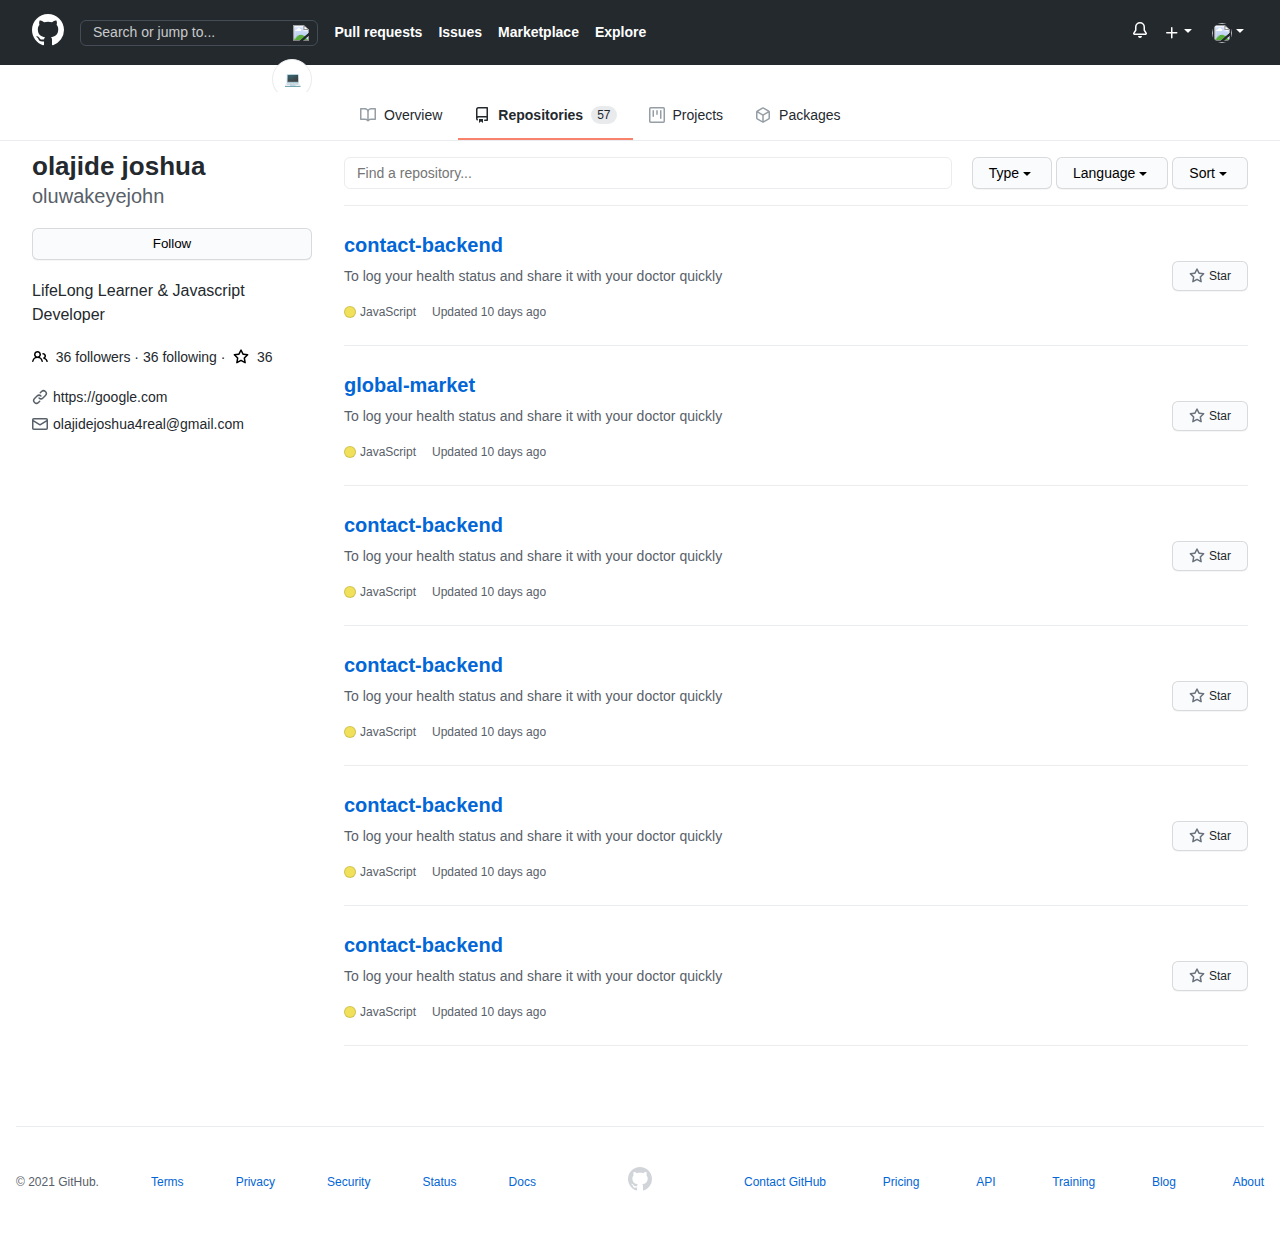
==== index.html @ 45773b9e "vcard scroll in" ====
<!DOCTYPE html>
<html lang="en">

<head>
  <meta charset="UTF-8" />
  <meta http-equiv="X-UA-Compatible" content="IE=edge" />
  <meta name="viewport" content="width=device-width, initial-scale=1.0" />
  <link rel="stylesheet" href="css/style.css" />
  <title>Github Profile</title>
</head>

<body>
  <main>
    <div class="header header__container">
      <div class="header__left">
        <div class="header__top__wrapper">
          <div id="mobile-hamburger" class="toggle">
            <svg class="bars" xmlns="http://www.w3.org/2000/svg" viewBox="0 0 16 16" width="16" height="16">
              <path fill-rule="evenodd"
                d="M1 2.75A.75.75 0 011.75 2h12.5a.75.75 0 110 1.5H1.75A.75.75 0 011 2.75zm0 5A.75.75 0 011.75 7h12.5a.75.75 0 110 1.5H1.75A.75.75 0 011 7.75zM1.75 12a.75.75 0 100 1.5h12.5a.75.75 0 100-1.5H1.75z">
              </path>
            </svg>
          </div>

          <svg class="logo" height="32" viewBox="0 0 16 16" version="1.1" width="32" aria-hidden="true">
            <path fill-rule="evenodd"
              d="M8 0C3.58 0 0 3.58 0 8c0 3.54 2.29 6.53 5.47 7.59.4.07.55-.17.55-.38 0-.19-.01-.82-.01-1.49-2.01.37-2.53-.49-2.69-.94-.09-.23-.48-.94-.82-1.13-.28-.15-.68-.52-.01-.53.63-.01 1.08.58 1.23.82.72 1.21 1.87.87 2.33.66.07-.52.28-.87.51-1.07-1.78-.2-3.64-.89-3.64-3.95 0-.87.31-1.59.82-2.15-.08-.2-.36-1.02.08-2.12 0 0 .67-.21 2.2.82.64-.18 1.32-.27 2-.27.68 0 1.36.09 2 .27 1.53-1.04 2.2-.82 2.2-.82.44 1.1.16 1.92.08 2.12.51.56.82 1.27.82 2.15 0 3.07-1.87 3.75-3.65 3.95.29.25.54.73.54 1.48 0 1.07-.01 1.93-.01 2.2 0 .21.15.46.55.38A8.013 8.013 0 0016 8c0-4.42-3.58-8-8-8z">
            </path>
          </svg>

          <div class="notification">
            <svg class="noti" xmlns="http://www.w3.org/2000/svg" viewBox="0 0 16 16" width="16" height="16">
              <path
                d="M8 16a2 2 0 001.985-1.75c.017-.137-.097-.25-.235-.25h-3.5c-.138 0-.252.113-.235.25A2 2 0 008 16z">
              </path>
              <path fill-rule="evenodd"
                d="M8 1.5A3.5 3.5 0 004.5 5v2.947c0 .346-.102.683-.294.97l-1.703 2.556a.018.018 0 00-.003.01l.001.006c0 .002.002.004.004.006a.017.017 0 00.006.004l.007.001h10.964l.007-.001a.016.016 0 00.006-.004.016.016 0 00.004-.006l.001-.007a.017.017 0 00-.003-.01l-1.703-2.554a1.75 1.75 0 01-.294-.97V5A3.5 3.5 0 008 1.5zM3 5a5 5 0 0110 0v2.947c0 .05.015.098.042.139l1.703 2.555A1.518 1.518 0 0113.482 13H2.518a1.518 1.518 0 01-1.263-2.36l1.703-2.554A.25.25 0 003 7.947V5z">
              </path>
            </svg>
          </div>
        </div>
        <div class="header__search">
          <input placeholder="Search or jump to..." />
          <img src="https://github.githubassets.com/images/search-key-slash.svg" />
        </div>
        <div class="header__left__list">
          <div class="header__left__item">
            <span>Pull requests</span>
          </div>
          <div class="header__left__item">
            <span>Issues</span>
          </div>
          <div class="header__left__item">
            <span>Marketplace</span>
          </div>
          <div class="header__left__item">
            <span>Explore</span>
          </div>
        </div>
      </div>
      <div class="header__right">
        <div class="header__right__item">
          <!-- notification -->
          <svg xmlns="http://www.w3.org/2000/svg" viewBox="0 0 16 16" width="16" height="16">
            <path d="M8 16a2 2 0 001.985-1.75c.017-.137-.097-.25-.235-.25h-3.5c-.138 0-.252.113-.235.25A2 2 0 008 16z">
            </path>
            <path fill-rule="evenodd"
              d="M8 1.5A3.5 3.5 0 004.5 5v2.947c0 .346-.102.683-.294.97l-1.703 2.556a.018.018 0 00-.003.01l.001.006c0 .002.002.004.004.006a.017.017 0 00.006.004l.007.001h10.964l.007-.001a.016.016 0 00.006-.004.016.016 0 00.004-.006l.001-.007a.017.017 0 00-.003-.01l-1.703-2.554a1.75 1.75 0 01-.294-.97V5A3.5 3.5 0 008 1.5zM3 5a5 5 0 0110 0v2.947c0 .05.015.098.042.139l1.703 2.555A1.518 1.518 0 0113.482 13H2.518a1.518 1.518 0 01-1.263-2.36l1.703-2.554A.25.25 0 003 7.947V5z">
            </path>
          </svg>
        </div>
        <div class="header__right__item header__right__new">
          <!-- new -->
          <svg class="header__right__plus" xmlns="http://www.w3.org/2000/svg" viewBox="0 0 16 16" width="16"
            height="16">
            <path fill-rule="evenodd"
              d="M7.75 2a.75.75 0 01.75.75V7h4.25a.75.75 0 110 1.5H8.5v4.25a.75.75 0 11-1.5 0V8.5H2.75a.75.75 0 010-1.5H7V2.75A.75.75 0 017.75 2z">
            </path>
          </svg>

          <div>
            <svg xmlns="http://www.w3.org/2000/svg" viewBox="0 0 16 16" width="16" height="16">
              <path
                d="M4.427 7.427l3.396 3.396a.25.25 0 00.354 0l3.396-3.396A.25.25 0 0011.396 7H4.604a.25.25 0 00-.177.427z">
              </path>
            </svg>
          </div>

          <div class="header__right__item header__right__avatar">
            <img src="https://i.picsum.photos/id/996/200/200.jpg?hmac=nRtkfqKyD3p2uHiFO5LmGt31UcH3NKWg80H5yUkZ8_k" />
            <div>
              <svg xmlns="http://www.w3.org/2000/svg" viewBox="0 0 16 16" width="16" height="16">
                <path
                  d="M4.427 7.427l3.396 3.396a.25.25 0 00.354 0l3.396-3.396A.25.25 0 0011.396 7H4.604a.25.25 0 00-.177.427z">
                </path>
              </svg>
            </div>
          </div>
        </div>
      </div>
    </div>

    <div class="user-profile-mobile">
      <div class="user-profile-mobile__details">
        <img class="user-profile-mobile__details__image"
          src="https://i.picsum.photos/id/996/200/200.jpg?hmac=nRtkfqKyD3p2uHiFO5LmGt31UcH3NKWg80H5yUkZ8_k" />
        <div class="user-profile-mobile__details__content">
          <h2>Oluwakeye John</h2>
          <p>oluwakeye-john</p>
        </div>

      </div>
      <div class="user-profile-mobile__status">
        💻
        <span>Let's build something awesome</span>
      </div>

      <div class="user-profile-mobile__bio">
        LifeLong Learner & Javascript Developer
      </div>

      <div>
        <div class="user-profile-mobile__list-item">
          <svg class="mobile-profile-icon" xmlns="http://www.w3.org/2000/svg" viewBox="0 0 16 16" width="16"
            height="16">
            <path fill-rule="evenodd"
              d="M1.75 2A1.75 1.75 0 000 3.75v.736a.75.75 0 000 .027v7.737C0 13.216.784 14 1.75 14h12.5A1.75 1.75 0 0016 12.25v-8.5A1.75 1.75 0 0014.25 2H1.75zM14.5 4.07v-.32a.25.25 0 00-.25-.25H1.75a.25.25 0 00-.25.25v.32L8 7.88l6.5-3.81zm-13 1.74v6.441c0 .138.112.25.25.25h12.5a.25.25 0 00.25-.25V5.809L8.38 9.397a.75.75 0 01-.76 0L1.5 5.809z">
            </path>
          </svg>
          <span>olajidejoshua4real@gmail.com</span>
        </div>
        <div class="user-profile-mobile__list-item">
          <svg class="mobile-profile-icon" xmlns="http://www.w3.org/2000/svg" viewBox="0 0 16 16" width="16"
            height="16">
            <path fill-rule="evenodd"
              d="M7.775 3.275a.75.75 0 001.06 1.06l1.25-1.25a2 2 0 112.83 2.83l-2.5 2.5a2 2 0 01-2.83 0 .75.75 0 00-1.06 1.06 3.5 3.5 0 004.95 0l2.5-2.5a3.5 3.5 0 00-4.95-4.95l-1.25 1.25zm-4.69 9.64a2 2 0 010-2.83l2.5-2.5a2 2 0 012.83 0 .75.75 0 001.06-1.06 3.5 3.5 0 00-4.95 0l-2.5 2.5a3.5 3.5 0 004.95 4.95l1.25-1.25a.75.75 0 00-1.06-1.06l-1.25 1.25a2 2 0 01-2.83 0z">
            </path>
          </svg>
          <span>https://google.com</span>
        </div>
      </div>

      <div class="user-profile-mobile__stats">
        <svg class="mobile-profile-icon" xmlns="http://www.w3.org/2000/svg" viewBox="0 0 16 16" width="16" height="16">
          <path fill-rule="evenodd"
            d="M5.5 3.5a2 2 0 100 4 2 2 0 000-4zM2 5.5a3.5 3.5 0 115.898 2.549 5.507 5.507 0 013.034 4.084.75.75 0 11-1.482.235 4.001 4.001 0 00-7.9 0 .75.75 0 01-1.482-.236A5.507 5.507 0 013.102 8.05 3.49 3.49 0 012 5.5zM11 4a.75.75 0 100 1.5 1.5 1.5 0 01.666 2.844.75.75 0 00-.416.672v.352a.75.75 0 00.574.73c1.2.289 2.162 1.2 2.522 2.372a.75.75 0 101.434-.44 5.01 5.01 0 00-2.56-3.012A3 3 0 0011 4z">
          </path>
        </svg>
        &nbsp;
        36 followers
        &middot;
        36 following
        &middot;
        &nbsp;
        <svg xmlns="http://www.w3.org/2000/svg" viewBox="0 0 16 16" width="16" height="16">
          <path fill-rule="evenodd"
            d="M8 .25a.75.75 0 01.673.418l1.882 3.815 4.21.612a.75.75 0 01.416 1.279l-3.046 2.97.719 4.192a.75.75 0 01-1.088.791L8 12.347l-3.766 1.98a.75.75 0 01-1.088-.79l.72-4.194L.818 6.374a.75.75 0 01.416-1.28l4.21-.611L7.327.668A.75.75 0 018 .25zm0 2.445L6.615 5.5a.75.75 0 01-.564.41l-3.097.45 2.24 2.184a.75.75 0 01.216.664l-.528 3.084 2.769-1.456a.75.75 0 01.698 0l2.77 1.456-.53-3.084a.75.75 0 01.216-.664l2.24-2.183-3.096-.45a.75.75 0 01-.564-.41L8 2.694v.001z">
          </path>
        </svg>
        &nbsp;
        36
      </div>

      <div class="user-profile-mobile__follow">
        <button class="btn">Follow</button>
      </div>
    </div>

    <div class="subnav">
      <div class="subnav__container">
        <div class="subnav__side">
          <div id="desktop-vcard" class="subnav__side__vcard">
            <img class="subnav__side__vcard__image" src="https://avatars.githubusercontent.com/u/42160061?v=4" />
            <div class="subnav__side__vcard__content">
              <h5 class="subnav__side__vcard__content__name">joshtom</h5>
              <button class="btn vcard-follow">Follow</button>
            </div>
          </div>
        </div>
        <div class="subnav__content">
          <div class="subnav__item">
            <svg class="icon" xmlns="http://www.w3.org/2000/svg" viewBox="0 0 16 16" width="16" height="16">
              <path fill-rule="evenodd"
                d="M0 1.75A.75.75 0 01.75 1h4.253c1.227 0 2.317.59 3 1.501A3.744 3.744 0 0111.006 1h4.245a.75.75 0 01.75.75v10.5a.75.75 0 01-.75.75h-4.507a2.25 2.25 0 00-1.591.659l-.622.621a.75.75 0 01-1.06 0l-.622-.621A2.25 2.25 0 005.258 13H.75a.75.75 0 01-.75-.75V1.75zm8.755 3a2.25 2.25 0 012.25-2.25H14.5v9h-3.757c-.71 0-1.4.201-1.992.572l.004-7.322zm-1.504 7.324l.004-5.073-.002-2.253A2.25 2.25 0 005.003 2.5H1.5v9h3.757a3.75 3.75 0 011.994.574z">
              </path>
            </svg>
            <span>Overview</span>
          </div>
          <div class="subnav__item subnav__item__item--active">
            <svg class="icon" xmlns="http://www.w3.org/2000/svg" viewBox="0 0 16 16" width="16" height="16">
              <path fill-rule="evenodd"
                d="M2 2.5A2.5 2.5 0 014.5 0h8.75a.75.75 0 01.75.75v12.5a.75.75 0 01-.75.75h-2.5a.75.75 0 110-1.5h1.75v-2h-8a1 1 0 00-.714 1.7.75.75 0 01-1.072 1.05A2.495 2.495 0 012 11.5v-9zm10.5-1V9h-8c-.356 0-.694.074-1 .208V2.5a1 1 0 011-1h8zM5 12.25v3.25a.25.25 0 00.4.2l1.45-1.087a.25.25 0 01.3 0L8.6 15.7a.25.25 0 00.4-.2v-3.25a.25.25 0 00-.25-.25h-3.5a.25.25 0 00-.25.25z">
              </path>
            </svg>
            <span>Repositories</span>
            <span class="badge">57</span>
          </div>
          <div class="subnav__item">
            <svg class="icon" xmlns="http://www.w3.org/2000/svg" viewBox="0 0 16 16" width="16" height="16">
              <path fill-rule="evenodd"
                d="M1.75 0A1.75 1.75 0 000 1.75v12.5C0 15.216.784 16 1.75 16h12.5A1.75 1.75 0 0016 14.25V1.75A1.75 1.75 0 0014.25 0H1.75zM1.5 1.75a.25.25 0 01.25-.25h12.5a.25.25 0 01.25.25v12.5a.25.25 0 01-.25.25H1.75a.25.25 0 01-.25-.25V1.75zM11.75 3a.75.75 0 00-.75.75v7.5a.75.75 0 001.5 0v-7.5a.75.75 0 00-.75-.75zm-8.25.75a.75.75 0 011.5 0v5.5a.75.75 0 01-1.5 0v-5.5zM8 3a.75.75 0 00-.75.75v3.5a.75.75 0 001.5 0v-3.5A.75.75 0 008 3z">
              </path>
            </svg>
            <span>Projects</span>
          </div>
          <div class="subnav__item">
            <svg class="icon" xmlns="http://www.w3.org/2000/svg" viewBox="0 0 16 16" width="16" height="16">
              <path fill-rule="evenodd"
                d="M8.878.392a1.75 1.75 0 00-1.756 0l-5.25 3.045A1.75 1.75 0 001 4.951v6.098c0 .624.332 1.2.872 1.514l5.25 3.045a1.75 1.75 0 001.756 0l5.25-3.045c.54-.313.872-.89.872-1.514V4.951c0-.624-.332-1.2-.872-1.514L8.878.392zM7.875 1.69a.25.25 0 01.25 0l4.63 2.685L8 7.133 3.245 4.375l4.63-2.685zM2.5 5.677v5.372c0 .09.047.171.125.216l4.625 2.683V8.432L2.5 5.677zm6.25 8.271l4.625-2.683a.25.25 0 00.125-.216V5.677L8.75 8.432v5.516z">
              </path>
            </svg>
            <span>Packages</span>
          </div>
        </div>
      </div>
    </div>

    <div class="page-content">
      <div class="user-profile-desktop">
        <div class="user-profile-desktop__image">
          <img src="https://avatars.githubusercontent.com/u/42160061?v=4" />
          <div class="user-profile-desktop__status">
            <div class="user-profile-desktop__status__box">
              <span>💻</span>
            </div>
            <div class="user-profile-desktop__status__text">
              <span>Let's build something awesome</span>
            </div>
          </div>
        </div>

        <div class="user-profile-desktop__section-box">
          <h2 class="user-profile-desktop__name">olajide joshua</h2>
          <span class="user-profile-desktop__username">oluwakeyejohn</span>
        </div>
        <div class="user-profile-desktop__section-box">
          <button class="btn">Follow</button>
        </div>
        <div class="user-profile-desktop__section-box">
          <div class="user-profile-desktop__bio">LifeLong Learner & Javascript Developer</div>
        </div>

        <div class="user-profile-desktop__section-box user-profile-desktop__stats">
          <svg xmlns="http://www.w3.org/2000/svg" viewBox="0 0 16 16" width="16" height="16">
            <path fill-rule="evenodd"
              d="M5.5 3.5a2 2 0 100 4 2 2 0 000-4zM2 5.5a3.5 3.5 0 115.898 2.549 5.507 5.507 0 013.034 4.084.75.75 0 11-1.482.235 4.001 4.001 0 00-7.9 0 .75.75 0 01-1.482-.236A5.507 5.507 0 013.102 8.05 3.49 3.49 0 012 5.5zM11 4a.75.75 0 100 1.5 1.5 1.5 0 01.666 2.844.75.75 0 00-.416.672v.352a.75.75 0 00.574.73c1.2.289 2.162 1.2 2.522 2.372a.75.75 0 101.434-.44 5.01 5.01 0 00-2.56-3.012A3 3 0 0011 4z">
            </path>
          </svg>
          &nbsp;
          36 followers
          &middot;
          36 following
          &middot;
          &nbsp;
          <svg xmlns="http://www.w3.org/2000/svg" viewBox="0 0 16 16" width="16" height="16">
            <path fill-rule="evenodd"
              d="M8 .25a.75.75 0 01.673.418l1.882 3.815 4.21.612a.75.75 0 01.416 1.279l-3.046 2.97.719 4.192a.75.75 0 01-1.088.791L8 12.347l-3.766 1.98a.75.75 0 01-1.088-.79l.72-4.194L.818 6.374a.75.75 0 01.416-1.28l4.21-.611L7.327.668A.75.75 0 018 .25zm0 2.445L6.615 5.5a.75.75 0 01-.564.41l-3.097.45 2.24 2.184a.75.75 0 01.216.664l-.528 3.084 2.769-1.456a.75.75 0 01.698 0l2.77 1.456-.53-3.084a.75.75 0 01.216-.664l2.24-2.183-3.096-.45a.75.75 0 01-.564-.41L8 2.694v.001z">
            </path>
          </svg>
          &nbsp;
          36
        </div>

        <div class="user-profile-desktop__section-box">
          <div class="user-profile-desktop__list-item">
            <svg class="mobile-profile-icon" xmlns="http://www.w3.org/2000/svg" viewBox="0 0 16 16" width="16"
              height="16">
              <path fill-rule="evenodd"
                d="M7.775 3.275a.75.75 0 001.06 1.06l1.25-1.25a2 2 0 112.83 2.83l-2.5 2.5a2 2 0 01-2.83 0 .75.75 0 00-1.06 1.06 3.5 3.5 0 004.95 0l2.5-2.5a3.5 3.5 0 00-4.95-4.95l-1.25 1.25zm-4.69 9.64a2 2 0 010-2.83l2.5-2.5a2 2 0 012.83 0 .75.75 0 001.06-1.06 3.5 3.5 0 00-4.95 0l-2.5 2.5a3.5 3.5 0 004.95 4.95l1.25-1.25a.75.75 0 00-1.06-1.06l-1.25 1.25a2 2 0 01-2.83 0z">
              </path>
            </svg>
            <span>https://google.com</span>
          </div>
          <div class="user-profile-desktop__list-item">
            <svg xmlns="http://www.w3.org/2000/svg" viewBox="0 0 16 16" width="16" height="16">
              <path fill-rule="evenodd"
                d="M1.75 2A1.75 1.75 0 000 3.75v.736a.75.75 0 000 .027v7.737C0 13.216.784 14 1.75 14h12.5A1.75 1.75 0 0016 12.25v-8.5A1.75 1.75 0 0014.25 2H1.75zM14.5 4.07v-.32a.25.25 0 00-.25-.25H1.75a.25.25 0 00-.25.25v.32L8 7.88l6.5-3.81zm-13 1.74v6.441c0 .138.112.25.25.25h12.5a.25.25 0 00.25-.25V5.809L8.38 9.397a.75.75 0 01-.76 0L1.5 5.809z">
              </path>
            </svg>
            <span>olajidejoshua4real@gmail.com</span>
          </div>
        </div>
      </div>
      <div class="page-content__right">
        <div class="repositories">
          <div class="repositories__search">
            <input placeholder="Find a repository..." class="repositories__search__box " />
            <button class="btn repositories__search__btn">Type
              <svg xmlns="http://www.w3.org/2000/svg" viewBox="0 0 16 16" width="16" height="16">
                <path
                  d="M4.427 7.427l3.396 3.396a.25.25 0 00.354 0l3.396-3.396A.25.25 0 0011.396 7H4.604a.25.25 0 00-.177.427z">
                </path>
              </svg>
            </button>
            <button class="btn repositories__search__btn">Language
              <svg xmlns="http://www.w3.org/2000/svg" viewBox="0 0 16 16" width="16" height="16">
                <path
                  d="M4.427 7.427l3.396 3.396a.25.25 0 00.354 0l3.396-3.396A.25.25 0 0011.396 7H4.604a.25.25 0 00-.177.427z">
                </path>
              </svg>
            </button>
            <button class="btn repositories__search__btn">Sort
              <svg xmlns="http://www.w3.org/2000/svg" viewBox="0 0 16 16" width="16" height="16">
                <path
                  d="M4.427 7.427l3.396 3.396a.25.25 0 00.354 0l3.396-3.396A.25.25 0 0011.396 7H4.604a.25.25 0 00-.177.427z">
                </path>
              </svg>
            </button>
          </div>
          <div>

            <div class="repository-card">
              <div class="repository-card__left">
                <h4 class="repository-card__name">contact-backend</h4>
                <div class="repository-card__description">
                  To log your health status and share it with your doctor quickly
                </div>
                <div class="repository-card__base">
                  <div class="repository-card__base__language">
                    <div class="repository-card__base__language__dot"></div>
                    JavaScript
                  </div>
                  <div>
                    Updated 10 days ago
                  </div>
                </div>
              </div>
              <div>
                <button class="btn repository-card__star">
                  <svg xmlns="http://www.w3.org/2000/svg" viewBox="0 0 16 16" width="16" height="16">
                    <path fill-rule="evenodd"
                      d="M8 .25a.75.75 0 01.673.418l1.882 3.815 4.21.612a.75.75 0 01.416 1.279l-3.046 2.97.719 4.192a.75.75 0 01-1.088.791L8 12.347l-3.766 1.98a.75.75 0 01-1.088-.79l.72-4.194L.818 6.374a.75.75 0 01.416-1.28l4.21-.611L7.327.668A.75.75 0 018 .25zm0 2.445L6.615 5.5a.75.75 0 01-.564.41l-3.097.45 2.24 2.184a.75.75 0 01.216.664l-.528 3.084 2.769-1.456a.75.75 0 01.698 0l2.77 1.456-.53-3.084a.75.75 0 01.216-.664l2.24-2.183-3.096-.45a.75.75 0 01-.564-.41L8 2.694v.001z">
                    </path>
                  </svg>
                  Star
                </button>
              </div>
            </div>

            <div class="repository-card">
              <div class="repository-card__left">
                <h4 class="repository-card__name">global-market</h4>
                <div class="repository-card__description">
                  To log your health status and share it with your doctor quickly
                </div>
                <div class="repository-card__base">
                  <div class="repository-card__base__language">
                    <div class="repository-card__base__language__dot"></div>
                    JavaScript
                  </div>
                  <div>
                    Updated 10 days ago
                  </div>
                </div>
              </div>
              <div>
                <button class="btn repository-card__star">
                  <svg xmlns="http://www.w3.org/2000/svg" viewBox="0 0 16 16" width="16" height="16">
                    <path fill-rule="evenodd"
                      d="M8 .25a.75.75 0 01.673.418l1.882 3.815 4.21.612a.75.75 0 01.416 1.279l-3.046 2.97.719 4.192a.75.75 0 01-1.088.791L8 12.347l-3.766 1.98a.75.75 0 01-1.088-.79l.72-4.194L.818 6.374a.75.75 0 01.416-1.28l4.21-.611L7.327.668A.75.75 0 018 .25zm0 2.445L6.615 5.5a.75.75 0 01-.564.41l-3.097.45 2.24 2.184a.75.75 0 01.216.664l-.528 3.084 2.769-1.456a.75.75 0 01.698 0l2.77 1.456-.53-3.084a.75.75 0 01.216-.664l2.24-2.183-3.096-.45a.75.75 0 01-.564-.41L8 2.694v.001z">
                    </path>
                  </svg>
                  Star
                </button>
              </div>
            </div>

            <div class="repository-card">
              <div class="repository-card__left">
                <h4 class="repository-card__name">contact-backend</h4>
                <div class="repository-card__description">
                  To log your health status and share it with your doctor quickly
                </div>
                <div class="repository-card__base">
                  <div class="repository-card__base__language">
                    <div class="repository-card__base__language__dot"></div>
                    JavaScript
                  </div>
                  <div>
                    Updated 10 days ago
                  </div>
                </div>
              </div>
              <div>
                <button class="btn repository-card__star">
                  <svg xmlns="http://www.w3.org/2000/svg" viewBox="0 0 16 16" width="16" height="16">
                    <path fill-rule="evenodd"
                      d="M8 .25a.75.75 0 01.673.418l1.882 3.815 4.21.612a.75.75 0 01.416 1.279l-3.046 2.97.719 4.192a.75.75 0 01-1.088.791L8 12.347l-3.766 1.98a.75.75 0 01-1.088-.79l.72-4.194L.818 6.374a.75.75 0 01.416-1.28l4.21-.611L7.327.668A.75.75 0 018 .25zm0 2.445L6.615 5.5a.75.75 0 01-.564.41l-3.097.45 2.24 2.184a.75.75 0 01.216.664l-.528 3.084 2.769-1.456a.75.75 0 01.698 0l2.77 1.456-.53-3.084a.75.75 0 01.216-.664l2.24-2.183-3.096-.45a.75.75 0 01-.564-.41L8 2.694v.001z">
                    </path>
                  </svg>
                  Star
                </button>
              </div>
            </div>

            <div class="repository-card">
              <div class="repository-card__left">
                <h4 class="repository-card__name">contact-backend</h4>
                <div class="repository-card__description">
                  To log your health status and share it with your doctor quickly
                </div>
                <div class="repository-card__base">
                  <div class="repository-card__base__language">
                    <div class="repository-card__base__language__dot"></div>
                    JavaScript
                  </div>
                  <div>
                    Updated 10 days ago
                  </div>
                </div>
              </div>
              <div>
                <button class="btn repository-card__star">
                  <svg xmlns="http://www.w3.org/2000/svg" viewBox="0 0 16 16" width="16" height="16">
                    <path fill-rule="evenodd"
                      d="M8 .25a.75.75 0 01.673.418l1.882 3.815 4.21.612a.75.75 0 01.416 1.279l-3.046 2.97.719 4.192a.75.75 0 01-1.088.791L8 12.347l-3.766 1.98a.75.75 0 01-1.088-.79l.72-4.194L.818 6.374a.75.75 0 01.416-1.28l4.21-.611L7.327.668A.75.75 0 018 .25zm0 2.445L6.615 5.5a.75.75 0 01-.564.41l-3.097.45 2.24 2.184a.75.75 0 01.216.664l-.528 3.084 2.769-1.456a.75.75 0 01.698 0l2.77 1.456-.53-3.084a.75.75 0 01.216-.664l2.24-2.183-3.096-.45a.75.75 0 01-.564-.41L8 2.694v.001z">
                    </path>
                  </svg>
                  Star
                </button>
              </div>
            </div>

            <div class="repository-card">
              <div class="repository-card__left">
                <h4 class="repository-card__name">contact-backend</h4>
                <div class="repository-card__description">
                  To log your health status and share it with your doctor quickly
                </div>
                <div class="repository-card__base">
                  <div class="repository-card__base__language">
                    <div class="repository-card__base__language__dot"></div>
                    JavaScript
                  </div>
                  <div>
                    Updated 10 days ago
                  </div>
                </div>
              </div>
              <div>
                <button class="btn repository-card__star">
                  <svg xmlns="http://www.w3.org/2000/svg" viewBox="0 0 16 16" width="16" height="16">
                    <path fill-rule="evenodd"
                      d="M8 .25a.75.75 0 01.673.418l1.882 3.815 4.21.612a.75.75 0 01.416 1.279l-3.046 2.97.719 4.192a.75.75 0 01-1.088.791L8 12.347l-3.766 1.98a.75.75 0 01-1.088-.79l.72-4.194L.818 6.374a.75.75 0 01.416-1.28l4.21-.611L7.327.668A.75.75 0 018 .25zm0 2.445L6.615 5.5a.75.75 0 01-.564.41l-3.097.45 2.24 2.184a.75.75 0 01.216.664l-.528 3.084 2.769-1.456a.75.75 0 01.698 0l2.77 1.456-.53-3.084a.75.75 0 01.216-.664l2.24-2.183-3.096-.45a.75.75 0 01-.564-.41L8 2.694v.001z">
                    </path>
                  </svg>
                  Star
                </button>
              </div>
            </div>

            <div class="repository-card">
              <div class="repository-card__left">
                <h4 class="repository-card__name">contact-backend</h4>
                <div class="repository-card__description">
                  To log your health status and share it with your doctor quickly
                </div>
                <div class="repository-card__base">
                  <div class="repository-card__base__language">
                    <div class="repository-card__base__language__dot"></div>
                    JavaScript
                  </div>
                  <div>
                    Updated 10 days ago
                  </div>
                </div>
              </div>
              <div>
                <button class="btn repository-card__star">
                  <svg xmlns="http://www.w3.org/2000/svg" viewBox="0 0 16 16" width="16" height="16">
                    <path fill-rule="evenodd"
                      d="M8 .25a.75.75 0 01.673.418l1.882 3.815 4.21.612a.75.75 0 01.416 1.279l-3.046 2.97.719 4.192a.75.75 0 01-1.088.791L8 12.347l-3.766 1.98a.75.75 0 01-1.088-.79l.72-4.194L.818 6.374a.75.75 0 01.416-1.28l4.21-.611L7.327.668A.75.75 0 018 .25zm0 2.445L6.615 5.5a.75.75 0 01-.564.41l-3.097.45 2.24 2.184a.75.75 0 01.216.664l-.528 3.084 2.769-1.456a.75.75 0 01.698 0l2.77 1.456-.53-3.084a.75.75 0 01.216-.664l2.24-2.183-3.096-.45a.75.75 0 01-.564-.41L8 2.694v.001z">
                    </path>
                  </svg>
                  Star
                </button>
              </div>
            </div>

          </div>
        </div>
      </div>
    </div>

    <div class="footer">
      <div class="footer__container">
        <div class="footer__side">
          <div class="footer__side__item footer__side__item--alt">&copy; 2021 GitHub.</div>
          <div class="footer__side__item">Terms</div>
          <div class="footer__side__item">Privacy</div>
          <div class="footer__side__item">Security</div>
          <div class="footer__side__item">Status</div>
          <div class="footer__side__item">Docs</div>
        </div>

        <div class="footer__center">
          <svg height="24" class="octicon octicon-mark-github" viewBox="0 0 16 16" version="1.1" width="24"
            aria-hidden="true">
            <path fill-rule="evenodd"
              d="M8 0C3.58 0 0 3.58 0 8c0 3.54 2.29 6.53 5.47 7.59.4.07.55-.17.55-.38 0-.19-.01-.82-.01-1.49-2.01.37-2.53-.49-2.69-.94-.09-.23-.48-.94-.82-1.13-.28-.15-.68-.52-.01-.53.63-.01 1.08.58 1.23.82.72 1.21 1.87.87 2.33.66.07-.52.28-.87.51-1.07-1.78-.2-3.64-.89-3.64-3.95 0-.87.31-1.59.82-2.15-.08-.2-.36-1.02.08-2.12 0 0 .67-.21 2.2.82.64-.18 1.32-.27 2-.27.68 0 1.36.09 2 .27 1.53-1.04 2.2-.82 2.2-.82.44 1.1.16 1.92.08 2.12.51.56.82 1.27.82 2.15 0 3.07-1.87 3.75-3.65 3.95.29.25.54.73.54 1.48 0 1.07-.01 1.93-.01 2.2 0 .21.15.46.55.38A8.013 8.013 0 0016 8c0-4.42-3.58-8-8-8z">
            </path>
          </svg>
        </div>

        <div class="footer__side">
          <div class="footer__side__item">Contact GitHub</div>
          <div class="footer__side__item">Pricing</div>
          <div class="footer__side__item">API</div>
          <div class="footer__side__item">Training</div>
          <div class="footer__side__item">Blog</div>
          <div class="footer__side__item">About</div>
        </div>
      </div>
    </div>
  </main>


  <script src="./js/main.js"></script>
</body>

</html>
---- css/style.css ----
body {
  color: #24292e;
  margin: 0;
  font-size: 14px;
  line-height: 1.5;
  font-family: -apple-system, BlinkMacSystemFont, "Segoe UI", Roboto, Oxygen, Ubuntu, Cantarell, "Open Sans", "Helvetica Neue", sans-serif;
}
body *,
body *:before,
body *:after {
  box-sizing: border-box;
}

@media (max-width: 768px) {
  .header .header__top__wrapper {
    display: flex;
    width: 100%;
    align-items: center;
    justify-content: space-between;
  }
}
.header .header__top__wrapper .logo {
  fill: #fff;
}
.header .header__top__wrapper .toggle {
  display: none;
}
@media (max-width: 768px) {
  .header .header__top__wrapper .toggle {
    display: block;
  }
}
.header .header__top__wrapper .toggle .bars {
  fill: currentColor;
  width: 24px;
  height: 24px;
}
.header .header__top__wrapper .notification {
  display: none;
}
@media (max-width: 768px) {
  .header .header__top__wrapper .notification {
    display: block;
  }
}
.header .header__top__wrapper .notification .noti {
  fill: #fff;
  width: 16px;
  height: 16px;
}
.header__container {
  width: 100%;
  color: #fff;
  background-color: #24292e;
  padding: 0.85rem 2rem;
  display: flex;
  justify-content: space-between;
  align-items: center;
}
@media (max-width: 768px) {
  .header__container {
    width: 100%;
    padding: 1rem 1rem;
    flex-direction: column;
    align-items: flex-start;
  }
}
.header__left {
  display: flex;
  align-items: center;
  flex: 1;
}
@media (max-width: 768px) {
  .header__left {
    width: 100%;
    flex-direction: column;
    align-items: flex-start;
  }
}
.header__left__list {
  display: flex;
  align-items: center;
}
@media (max-width: 768px) {
  .header__left__list {
    width: 100%;
    display: none;
    flex-direction: column;
    align-items: flex-start;
  }
}
.header__left .is-hamburger-open {
  padding-top: 1rem;
  display: flex;
}
.header__left__item {
  font-weight: 600;
  margin-right: 1rem;
}
@media (max-width: 768px) {
  .header__left__item {
    border-top: 1px solid rgba(255, 255, 255, 0.15);
    width: 100%;
    padding: 0.6rem 0;
  }
}
.header__right {
  display: flex;
  align-items: center;
}
@media (max-width: 768px) {
  .header__right {
    display: none;
  }
}
.header__right__item {
  margin-left: 1rem;
}
.header__right__new {
  display: flex;
  align-items: center;
}
.header__right__avatar {
  display: flex;
  align-items: center;
}
.header__right__avatar img {
  width: 20px;
  height: 20px;
  border-radius: 50%;
}
.header__right svg {
  fill: #fff;
}
.header__search {
  background-color: #24292e;
  border: 1px solid #444d56;
  margin: 0 1rem;
  padding: 4px 8px;
  position: relative;
  display: flex;
  border-radius: 6px;
  justify-content: space-between;
  width: 22%;
}
@media (max-width: 768px) {
  .header__search {
    display: none;
    width: 100%;
    margin: 0.8rem 0;
    margin-bottom: 1rem;
    padding: 5px 8px;
  }
}
.header__search input {
  padding: 0 4px;
  background-color: transparent;
  border: 0;
  color: #fff;
  flex: 1;
}
.header__search input::placeholder {
  color: #c8c9cb;
  font-size: 14px;
}
.header__search input:focus {
  outline: none;
}
.header__search .slash {
  height: 100%;
}

.subnav {
  position: sticky;
  top: 0;
  left: 0;
  width: 100%;
  z-index: 3;
  margin-top: 1.68rem;
  background-color: #fff;
}
.subnav__container {
  display: flex;
  border-bottom: 1px solid #eaecef;
  max-width: 1280px;
  margin: 0 auto;
  padding: 0 16px;
}
@media (max-width: 768px) {
  .subnav__container {
    padding: 0 16px;
  }
}
.subnav__side {
  width: 25%;
  display: flex;
  align-items: center;
}
.subnav__side .show-vcard {
  transition: opacity 0.2s;
  opacity: 1;
  pointer-events: all;
}
.subnav__side__vcard {
  padding: 0 16px;
  display: flex;
  align-items: center;
  opacity: 0;
  pointer-events: none;
}
.subnav__side__vcard__image {
  width: 32px;
  height: 32px;
  object-fit: cover;
  border-radius: 50%;
  margin-right: 8px;
}
.subnav__side__vcard__content__name {
  font-weight: 600;
  line-height: 1.25;
  margin: 0;
  font-size: 14px;
}
.subnav__side__vcard__content .vcard-follow {
  padding: 0 8px;
  line-height: 1.5;
  font-size: 12px;
}
@media (max-width: 768px) {
  .subnav__side {
    display: none;
  }
}
.subnav__content {
  width: 75%;
  display: flex;
  align-items: center;
  overflow-x: auto;
  padding-left: 16px;
  padding-right: 16px;
}
@media (max-width: 768px) {
  .subnav__content {
    width: 100%;
    padding: 0;
  }
}
.subnav__item {
  display: flex;
  padding: 8px 16px;
  cursor: pointer;
  align-items: center;
  color: #24292e;
  line-height: 30px;
  text-align: center;
  border-bottom: 2px solid transparent;
}
.subnav__item .badge {
  margin-left: 8px;
  border-radius: 2em;
  background-color: rgba(209, 213, 218, 0.5);
  padding: 0 6px;
  line-height: unset;
  font-size: 12px;
  font-weight: 500;
  line-height: 18px;
}
.subnav__item .icon {
  width: 16px;
  height: 16px;
  margin-right: 8px;
  fill: #959da5;
}
@media (max-width: 768px) {
  .subnav__item .icon {
    display: none;
  }
}
.subnav__item:hover {
  border-bottom: 2px solid #d1d5d8;
}
.subnav__item__item--active {
  border-bottom: 2px solid #f9826c;
  font-weight: 600;
}
.subnav__item__item--active .icon {
  fill: #24292e;
}
.subnav__item__item--active:hover {
  border-bottom: 2px solid #f9826c;
}

.page-content {
  z-index: 5;
  max-width: 1280px;
  margin: 0 auto;
  padding: 0 16px;
  display: flex;
}
@media (max-width: 768px) {
  .page-content {
    padding: 0 16px;
  }
}
@media (max-width: 768px) {
  .page-content {
    flex-direction: column;
  }
}
.page-content__right {
  width: 75%;
  padding-left: 16px;
  padding-right: 16px;
}
@media (max-width: 768px) {
  .page-content__right {
    width: 100%;
    padding: 0.4rem 0;
  }
}

.btn {
  width: 100%;
  text-align: center;
  border: 1px solid rgba(27, 31, 35, 0.15);
  line-height: 20px;
  cursor: pointer;
  box-shadow: 0 1px 0 rgba(27, 31, 35, 0.04), inset 0 1px 0 rgba(255, 255, 255, 0.25);
  background-color: #fafbfc;
  transition: 0.2s cubic-bezier(0.3, 0, 0.5, 1);
  padding: 5px 16px;
  font-weight: 500;
  border-radius: 6px;
  text-decoration: none;
}
.btn:hover {
  background-color: #f3f4f6;
}

.user-profile-desktop {
  width: 25%;
  padding: 0 16px;
}
@media (max-width: 768px) {
  .user-profile-desktop {
    display: none;
  }
}
.user-profile-desktop__section-box {
  margin: 1.2rem 0;
}
.user-profile-desktop__follow {
  width: 100%;
  text-align: center;
}
.user-profile-desktop__name {
  margin: 0;
  font-size: 26px;
  line-height: 1.3;
  font-weight: 600;
}
.user-profile-desktop__username {
  font-size: 20px;
  font-style: normal;
  font-weight: 300;
  line-height: 24px;
  color: #586069;
}
.user-profile-desktop__bio {
  font-size: 16px;
}
.user-profile-desktop__image {
  position: relative;
  margin-top: -32px;
  height: auto;
}
.user-profile-desktop__image img {
  cursor: pointer;
  border-radius: 50%;
  width: 100%;
}
.user-profile-desktop__list-item {
  display: flex;
  align-items: center;
  margin-bottom: 6px;
}
.user-profile-desktop__list-item svg {
  fill: #586069;
}
.user-profile-desktop__list-item span {
  margin-left: 5px;
}
.user-profile-desktop__stats {
  display: flex;
  align-items: center;
}
.user-profile-desktop__status {
  cursor: pointer;
  position: absolute;
  bottom: 0;
  left: 100%;
  margin-bottom: 32px;
  margin-left: -40px;
  z-index: 2;
  background-color: #fff;
  border: 1px solid #eaecef;
  box-shadow: 0 1px 0 rgba(27, 31, 35, 0.04);
  border-radius: 2em;
  display: flex;
  justify-content: flex-start;
  align-items: center;
  width: auto;
}
.user-profile-desktop__status__box {
  width: 38px;
  min-width: 38px;
  height: 38px;
  display: flex;
  justify-content: center;
  align-items: center;
}
.user-profile-desktop__status__text {
  transition: 0.3s;
  max-width: 0;
  overflow-x: hidden;
  white-space: nowrap;
  opacity: 0;
}
.user-profile-desktop__status:hover .user-profile-desktop__status__text {
  overflow-x: visible;
  opacity: 1;
  padding-right: 15px;
  max-width: 544px;
}

.user-profile-mobile {
  display: none;
}
@media (max-width: 768px) {
  .user-profile-mobile {
    max-width: 1280px;
    margin: 0 auto;
    padding: 0 16px;
    display: block;
  }
}
@media (max-width: 768px) and (max-width: 768px) {
  .user-profile-mobile {
    padding: 0 16px;
  }
}
.user-profile-mobile .mobile-profile-icon {
  width: 16px;
  fill: #6a737d;
}
.user-profile-mobile__follow {
  border-bottom: 1px solid #eaecef;
}
.user-profile-mobile__follow .btn {
  margin-bottom: 16px;
}
.user-profile-mobile__status {
  margin: 8px 0;
  border-radius: 6px;
  padding: 4px 10px;
  border: 1px solid #e1e4e8;
  line-height: 20px;
  font-size: 12px;
}
.user-profile-mobile__status span {
  margin-left: 6px;
}
.user-profile-mobile__stats {
  display: flex;
  align-items: center;
  margin-bottom: 16px;
}
.user-profile-mobile__bio {
  font-size: 16px;
  margin-bottom: 16px;
}
.user-profile-mobile__list-item {
  display: flex;
  align-items: center;
  margin-bottom: 6px;
}
.user-profile-mobile__list-item svg {
  fill: #586069;
}
.user-profile-mobile__list-item span {
  margin-left: 5px;
}
.user-profile-mobile__details {
  display: flex;
  align-items: center;
  margin-bottom: 24px;
}
.user-profile-mobile__details__image {
  width: 16.6667%;
  height: auto;
  border-radius: 50%;
  margin-right: 16px;
}
.user-profile-mobile__details__content {
  padding: 16px 0;
}
.user-profile-mobile__details__content h2 {
  margin: 0;
  font-weight: 600;
  font-size: 26px;
  line-height: 1.25;
}
.user-profile-mobile__details__content p {
  margin: 0;
  font-size: 20px;
  font-style: normal;
  font-weight: 300;
  line-height: 24px;
  color: #586069;
}

.repositories {
  width: 100%;
}
.repositories__search {
  width: 100%;
  display: flex;
  align-items: center;
  padding: 16px 0;
  border-bottom: 1px solid #eaecef;
}
@media (max-width: 768px) {
  .repositories__search {
    flex-wrap: wrap;
  }
}
.repositories__search__box {
  margin-right: 16px;
  width: 100%;
  padding: 5px 12px;
  font-size: 14px;
  line-height: 20px;
  border: 1px solid #eaecef;
  border-radius: 6px;
  outline: none;
}
.repositories__search__btn {
  margin-left: 4px;
  width: auto;
  font-size: 14px;
  font-weight: 500;
  line-height: 20px;
  white-space: nowrap;
  vertical-align: middle;
  cursor: pointer;
  display: flex;
  align-items: center;
}
@media (max-width: 768px) {
  .repositories__search__btn {
    margin-left: 0;
    margin-top: 8px;
    margin-right: 4px;
  }
}

.repository-card {
  padding: 24px 0;
  border-bottom: 1px solid #eaecef;
  display: flex;
  justify-content: space-between;
  align-items: center;
}
.repository-card__left {
  flex: 1;
}
.repository-card__name {
  display: inline-block;
  color: #0366d6;
  font-weight: 600;
  font-size: 20px;
  margin: 0;
}
.repository-card__name:hover {
  text-decoration: underline;
  cursor: pointer;
}
.repository-card__base {
  margin-top: 16px;
  font-size: 12px;
  display: flex;
  align-items: center;
  color: #586069;
}
.repository-card__base__language {
  display: flex;
  align-items: center;
  margin-right: 16px;
}
.repository-card__base__language__dot {
  margin-right: 4px;
  background-color: #f1e05a;
  width: 12px;
  height: 12px;
  border-radius: 50%;
  border: 1px solid rgba(27, 31, 35, 0.15);
}
.repository-card__description {
  width: 75%;
  color: #586069;
  margin-top: 6px;
}
.repository-card__star {
  font-size: 12px;
  line-height: 18px;
  color: #24292e;
  display: flex;
  align-items: center;
}
.repository-card__star svg {
  fill: #6a737d;
  margin-right: 4px;
}

.footer {
  max-width: 1280px;
  margin: 0 auto;
  padding: 0 16px;
}
@media (max-width: 768px) {
  .footer {
    padding: 0 16px;
  }
}
.footer__container {
  border-top: 1px solid #eaecef;
  display: flex;
  flex-wrap: wrap;
  justify-content: space-between;
  align-items: center;
  margin-top: 80px;
  padding-top: 40px;
  padding-bottom: 40px;
  color: #586069;
  font-size: 12px;
}
@media (max-width: 768px) {
  .footer__container {
    flex-direction: column;
  }
}
.footer__side {
  width: 41.66667%;
  display: flex;
  justify-content: space-between;
  align-items: center;
  flex-wrap: wrap;
}
@media (max-width: 768px) {
  .footer__side {
    width: 100%;
    margin-bottom: 8px;
    justify-content: center;
  }
}
.footer__side__item {
  color: #0366d6;
}
.footer__side__item--alt {
  color: inherit;
}
@media (max-width: 768px) {
  .footer__side__item {
    margin: 0 8px;
  }
}
.footer__center {
  margin: 0 24px;
}
.footer__center svg {
  fill: #d1d5da;
}
@media (max-width: 768px) {
  .footer__center {
    display: none;
  }
}

/*# sourceMappingURL=style.css.map */
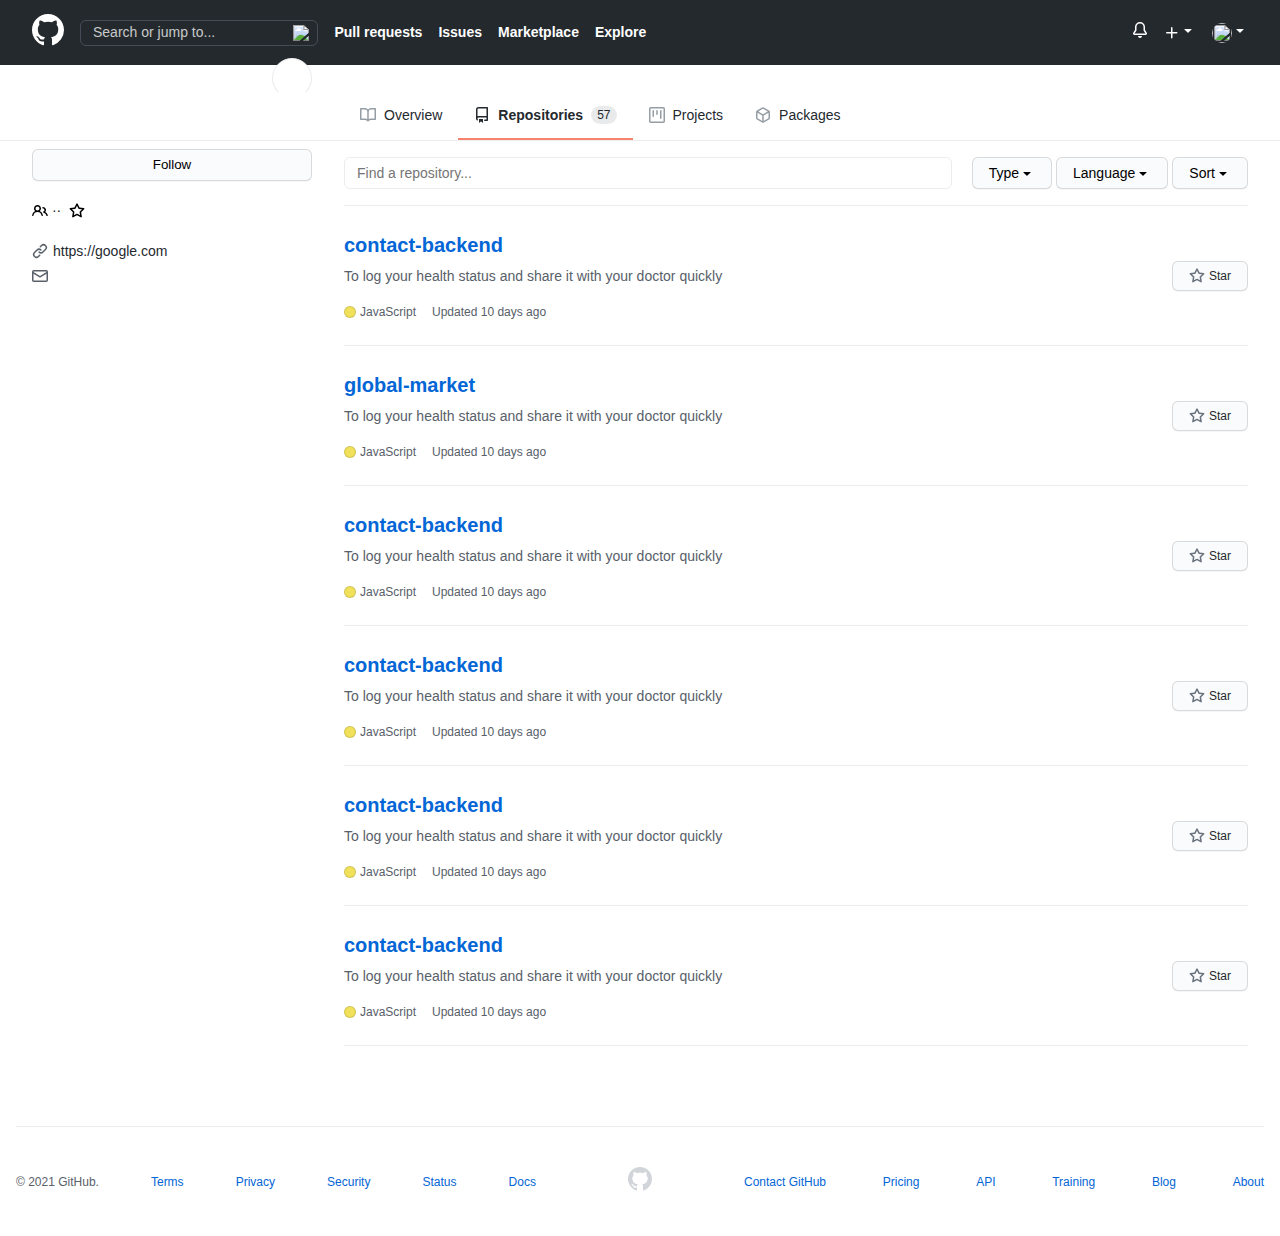
==== commit 460e4d9f: "profiles" ====
--- a/index.html
+++ b/index.html
@@ -102,22 +102,19 @@
 
     <div class="user-profile-mobile">
       <div class="user-profile-mobile__details">
-        <img class="user-profile-mobile__details__image"
-          src="https://i.picsum.photos/id/996/200/200.jpg?hmac=nRtkfqKyD3p2uHiFO5LmGt31UcH3NKWg80H5yUkZ8_k" />
+        <img class="user-profile-mobile__details__image" data-user="avatar" src="" />
         <div class="user-profile-mobile__details__content">
-          <h2>Oluwakeye John</h2>
-          <p>oluwakeye-john</p>
+          <h2 data-user="fullname"></h2>
+          <p data-user="username"></p>
         </div>
 
       </div>
       <div class="user-profile-mobile__status">
-        💻
-        <span>Let's build something awesome</span>
-      </div>
-
-      <div class="user-profile-mobile__bio">
-        LifeLong Learner & Javascript Developer
-      </div>
+        <span data-user="status-emoji"></span>
+        <span data-user="status-message"></span>
+      </div>
+
+      <div class="user-profile-mobile__bio" data-user="bio"></div>
 
       <div>
         <div class="user-profile-mobile__list-item">
@@ -127,7 +124,7 @@
               d="M1.75 2A1.75 1.75 0 000 3.75v.736a.75.75 0 000 .027v7.737C0 13.216.784 14 1.75 14h12.5A1.75 1.75 0 0016 12.25v-8.5A1.75 1.75 0 0014.25 2H1.75zM14.5 4.07v-.32a.25.25 0 00-.25-.25H1.75a.25.25 0 00-.25.25v.32L8 7.88l6.5-3.81zm-13 1.74v6.441c0 .138.112.25.25.25h12.5a.25.25 0 00.25-.25V5.809L8.38 9.397a.75.75 0 01-.76 0L1.5 5.809z">
             </path>
           </svg>
-          <span>olajidejoshua4real@gmail.com</span>
+          <span data-user="email"></span>
         </div>
         <div class="user-profile-mobile__list-item">
           <svg class="mobile-profile-icon" xmlns="http://www.w3.org/2000/svg" viewBox="0 0 16 16" width="16"
@@ -147,9 +144,9 @@
           </path>
         </svg>
         &nbsp;
-        36 followers
+        <span data-user="followers"></span>
         &middot;
-        36 following
+        <span data-user="following"></span>
         &middot;
         &nbsp;
         <svg xmlns="http://www.w3.org/2000/svg" viewBox="0 0 16 16" width="16" height="16">
@@ -158,7 +155,7 @@
           </path>
         </svg>
         &nbsp;
-        36
+        <span data-user="stars"></span>
       </div>
 
       <div class="user-profile-mobile__follow">
@@ -170,10 +167,10 @@
       <div class="subnav__container">
         <div class="subnav__side">
           <div id="desktop-vcard" class="subnav__side__vcard">
-            <img class="subnav__side__vcard__image" src="https://avatars.githubusercontent.com/u/42160061?v=4" />
+            <img class="subnav__side__vcard__image" src="" data-user="avatar" />
             <div class="subnav__side__vcard__content">
-              <h5 class="subnav__side__vcard__content__name">joshtom</h5>
-              <button class="btn vcard-follow">Follow</button>
+              <h5 class="subnav__side__vcard__content__name" data-user="username"></h5>
+              <button class="btn vcard-follow">Unfollow</button>
             </div>
           </div>
         </div>
@@ -218,26 +215,26 @@
     <div class="page-content">
       <div class="user-profile-desktop">
         <div class="user-profile-desktop__image">
-          <img src="https://avatars.githubusercontent.com/u/42160061?v=4" />
+          <img src="" data-user="avatar" />
           <div class="user-profile-desktop__status">
             <div class="user-profile-desktop__status__box">
-              <span>💻</span>
+              <span data-user="status-emoji"></span>
             </div>
             <div class="user-profile-desktop__status__text">
-              <span>Let's build something awesome</span>
+              <span data-user="status-message"></span>
             </div>
           </div>
         </div>
 
         <div class="user-profile-desktop__section-box">
-          <h2 class="user-profile-desktop__name">olajide joshua</h2>
-          <span class="user-profile-desktop__username">oluwakeyejohn</span>
+          <h2 data-user="fullname" class="user-profile-desktop__name"></h2>
+          <span data-user="username" class="user-profile-desktop__username"></span>
         </div>
         <div class="user-profile-desktop__section-box">
           <button class="btn">Follow</button>
         </div>
         <div class="user-profile-desktop__section-box">
-          <div class="user-profile-desktop__bio">LifeLong Learner & Javascript Developer</div>
+          <div data-user="bio" class="user-profile-desktop__bio"></div>
         </div>
 
         <div class="user-profile-desktop__section-box user-profile-desktop__stats">
@@ -247,9 +244,9 @@
             </path>
           </svg>
           &nbsp;
-          36 followers
+          <span data-user="followers"> </span>
           &middot;
-          36 following
+          <span data-user="following"> </span>
           &middot;
           &nbsp;
           <svg xmlns="http://www.w3.org/2000/svg" viewBox="0 0 16 16" width="16" height="16">
@@ -258,7 +255,7 @@
             </path>
           </svg>
           &nbsp;
-          36
+          <span data-user="stars"></span>
         </div>
 
         <div class="user-profile-desktop__section-box">
@@ -277,7 +274,7 @@
                 d="M1.75 2A1.75 1.75 0 000 3.75v.736a.75.75 0 000 .027v7.737C0 13.216.784 14 1.75 14h12.5A1.75 1.75 0 0016 12.25v-8.5A1.75 1.75 0 0014.25 2H1.75zM14.5 4.07v-.32a.25.25 0 00-.25-.25H1.75a.25.25 0 00-.25.25v.32L8 7.88l6.5-3.81zm-13 1.74v6.441c0 .138.112.25.25.25h12.5a.25.25 0 00.25-.25V5.809L8.38 9.397a.75.75 0 01-.76 0L1.5 5.809z">
               </path>
             </svg>
-            <span>olajidejoshua4real@gmail.com</span>
+            <span data-user="email"></span>
           </div>
         </div>
       </div>
@@ -515,7 +512,8 @@
   </main>
 
 
-  <script src="./js/main.js"></script>
+  <script src="./js/controls.js"></script>
+  <script src="./js/data.js"></script>
 </body>
 
 </html>--- a/css/style.css
+++ b/css/style.css
@@ -357,6 +357,7 @@
   margin: 0;
   font-size: 26px;
   line-height: 1.3;
+  color: #24292e;
   font-weight: 600;
 }
 .user-profile-desktop__username {
@@ -466,6 +467,8 @@
   border: 1px solid #e1e4e8;
   line-height: 20px;
   font-size: 12px;
+  display: flex;
+  align-items: center;
 }
 .user-profile-mobile__status span {
   margin-left: 6px;
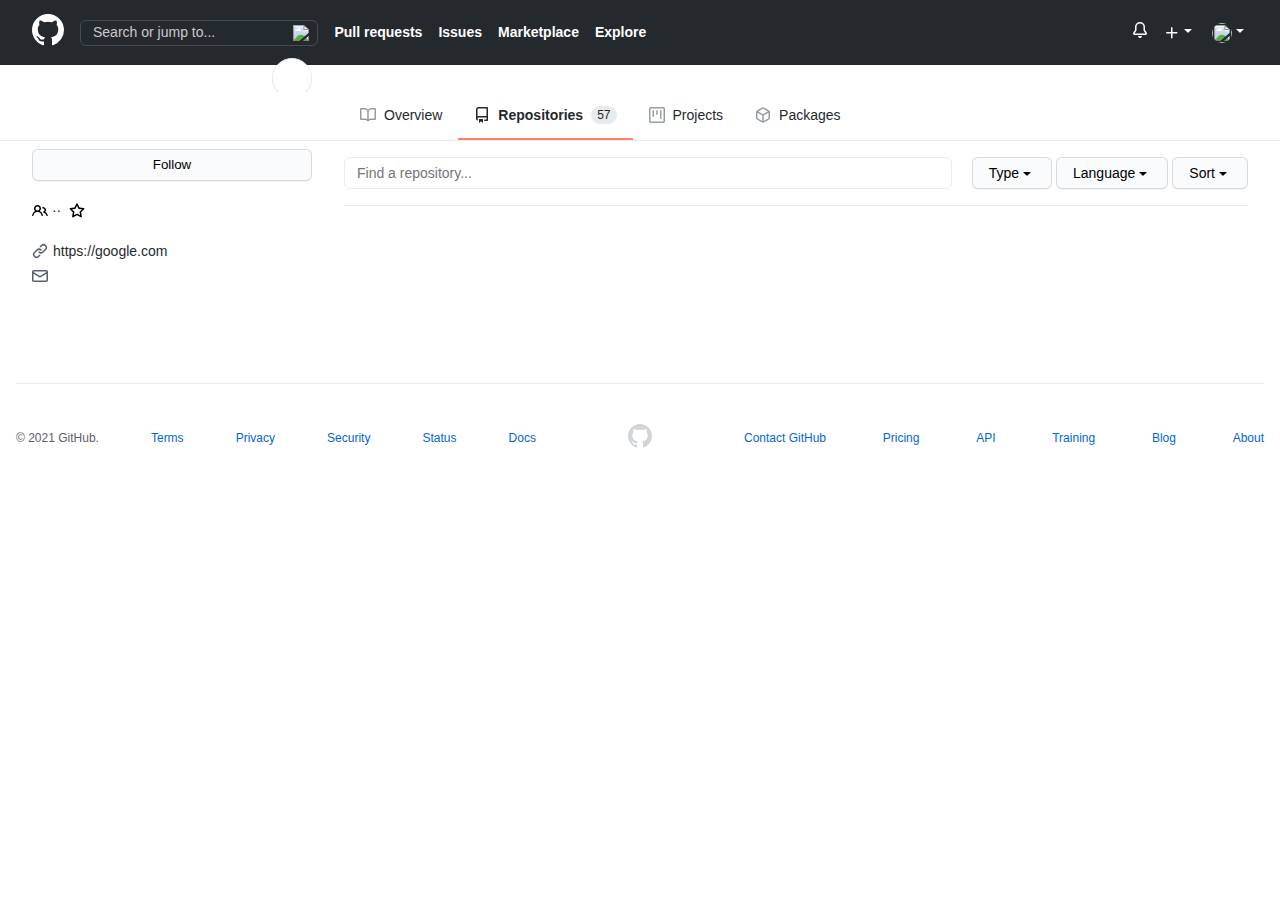
==== commit fe519c26: "repository cards" ====
--- a/index.html
+++ b/index.html
@@ -304,9 +304,9 @@
               </svg>
             </button>
           </div>
-          <div>
-
-            <div class="repository-card">
+          <div data-user="repositories">
+
+            <!-- <div class="repository-card">
               <div class="repository-card__left">
                 <h4 class="repository-card__name">contact-backend</h4>
                 <div class="repository-card__description">
@@ -332,147 +332,7 @@
                   Star
                 </button>
               </div>
-            </div>
-
-            <div class="repository-card">
-              <div class="repository-card__left">
-                <h4 class="repository-card__name">global-market</h4>
-                <div class="repository-card__description">
-                  To log your health status and share it with your doctor quickly
-                </div>
-                <div class="repository-card__base">
-                  <div class="repository-card__base__language">
-                    <div class="repository-card__base__language__dot"></div>
-                    JavaScript
-                  </div>
-                  <div>
-                    Updated 10 days ago
-                  </div>
-                </div>
-              </div>
-              <div>
-                <button class="btn repository-card__star">
-                  <svg xmlns="http://www.w3.org/2000/svg" viewBox="0 0 16 16" width="16" height="16">
-                    <path fill-rule="evenodd"
-                      d="M8 .25a.75.75 0 01.673.418l1.882 3.815 4.21.612a.75.75 0 01.416 1.279l-3.046 2.97.719 4.192a.75.75 0 01-1.088.791L8 12.347l-3.766 1.98a.75.75 0 01-1.088-.79l.72-4.194L.818 6.374a.75.75 0 01.416-1.28l4.21-.611L7.327.668A.75.75 0 018 .25zm0 2.445L6.615 5.5a.75.75 0 01-.564.41l-3.097.45 2.24 2.184a.75.75 0 01.216.664l-.528 3.084 2.769-1.456a.75.75 0 01.698 0l2.77 1.456-.53-3.084a.75.75 0 01.216-.664l2.24-2.183-3.096-.45a.75.75 0 01-.564-.41L8 2.694v.001z">
-                    </path>
-                  </svg>
-                  Star
-                </button>
-              </div>
-            </div>
-
-            <div class="repository-card">
-              <div class="repository-card__left">
-                <h4 class="repository-card__name">contact-backend</h4>
-                <div class="repository-card__description">
-                  To log your health status and share it with your doctor quickly
-                </div>
-                <div class="repository-card__base">
-                  <div class="repository-card__base__language">
-                    <div class="repository-card__base__language__dot"></div>
-                    JavaScript
-                  </div>
-                  <div>
-                    Updated 10 days ago
-                  </div>
-                </div>
-              </div>
-              <div>
-                <button class="btn repository-card__star">
-                  <svg xmlns="http://www.w3.org/2000/svg" viewBox="0 0 16 16" width="16" height="16">
-                    <path fill-rule="evenodd"
-                      d="M8 .25a.75.75 0 01.673.418l1.882 3.815 4.21.612a.75.75 0 01.416 1.279l-3.046 2.97.719 4.192a.75.75 0 01-1.088.791L8 12.347l-3.766 1.98a.75.75 0 01-1.088-.79l.72-4.194L.818 6.374a.75.75 0 01.416-1.28l4.21-.611L7.327.668A.75.75 0 018 .25zm0 2.445L6.615 5.5a.75.75 0 01-.564.41l-3.097.45 2.24 2.184a.75.75 0 01.216.664l-.528 3.084 2.769-1.456a.75.75 0 01.698 0l2.77 1.456-.53-3.084a.75.75 0 01.216-.664l2.24-2.183-3.096-.45a.75.75 0 01-.564-.41L8 2.694v.001z">
-                    </path>
-                  </svg>
-                  Star
-                </button>
-              </div>
-            </div>
-
-            <div class="repository-card">
-              <div class="repository-card__left">
-                <h4 class="repository-card__name">contact-backend</h4>
-                <div class="repository-card__description">
-                  To log your health status and share it with your doctor quickly
-                </div>
-                <div class="repository-card__base">
-                  <div class="repository-card__base__language">
-                    <div class="repository-card__base__language__dot"></div>
-                    JavaScript
-                  </div>
-                  <div>
-                    Updated 10 days ago
-                  </div>
-                </div>
-              </div>
-              <div>
-                <button class="btn repository-card__star">
-                  <svg xmlns="http://www.w3.org/2000/svg" viewBox="0 0 16 16" width="16" height="16">
-                    <path fill-rule="evenodd"
-                      d="M8 .25a.75.75 0 01.673.418l1.882 3.815 4.21.612a.75.75 0 01.416 1.279l-3.046 2.97.719 4.192a.75.75 0 01-1.088.791L8 12.347l-3.766 1.98a.75.75 0 01-1.088-.79l.72-4.194L.818 6.374a.75.75 0 01.416-1.28l4.21-.611L7.327.668A.75.75 0 018 .25zm0 2.445L6.615 5.5a.75.75 0 01-.564.41l-3.097.45 2.24 2.184a.75.75 0 01.216.664l-.528 3.084 2.769-1.456a.75.75 0 01.698 0l2.77 1.456-.53-3.084a.75.75 0 01.216-.664l2.24-2.183-3.096-.45a.75.75 0 01-.564-.41L8 2.694v.001z">
-                    </path>
-                  </svg>
-                  Star
-                </button>
-              </div>
-            </div>
-
-            <div class="repository-card">
-              <div class="repository-card__left">
-                <h4 class="repository-card__name">contact-backend</h4>
-                <div class="repository-card__description">
-                  To log your health status and share it with your doctor quickly
-                </div>
-                <div class="repository-card__base">
-                  <div class="repository-card__base__language">
-                    <div class="repository-card__base__language__dot"></div>
-                    JavaScript
-                  </div>
-                  <div>
-                    Updated 10 days ago
-                  </div>
-                </div>
-              </div>
-              <div>
-                <button class="btn repository-card__star">
-                  <svg xmlns="http://www.w3.org/2000/svg" viewBox="0 0 16 16" width="16" height="16">
-                    <path fill-rule="evenodd"
-                      d="M8 .25a.75.75 0 01.673.418l1.882 3.815 4.21.612a.75.75 0 01.416 1.279l-3.046 2.97.719 4.192a.75.75 0 01-1.088.791L8 12.347l-3.766 1.98a.75.75 0 01-1.088-.79l.72-4.194L.818 6.374a.75.75 0 01.416-1.28l4.21-.611L7.327.668A.75.75 0 018 .25zm0 2.445L6.615 5.5a.75.75 0 01-.564.41l-3.097.45 2.24 2.184a.75.75 0 01.216.664l-.528 3.084 2.769-1.456a.75.75 0 01.698 0l2.77 1.456-.53-3.084a.75.75 0 01.216-.664l2.24-2.183-3.096-.45a.75.75 0 01-.564-.41L8 2.694v.001z">
-                    </path>
-                  </svg>
-                  Star
-                </button>
-              </div>
-            </div>
-
-            <div class="repository-card">
-              <div class="repository-card__left">
-                <h4 class="repository-card__name">contact-backend</h4>
-                <div class="repository-card__description">
-                  To log your health status and share it with your doctor quickly
-                </div>
-                <div class="repository-card__base">
-                  <div class="repository-card__base__language">
-                    <div class="repository-card__base__language__dot"></div>
-                    JavaScript
-                  </div>
-                  <div>
-                    Updated 10 days ago
-                  </div>
-                </div>
-              </div>
-              <div>
-                <button class="btn repository-card__star">
-                  <svg xmlns="http://www.w3.org/2000/svg" viewBox="0 0 16 16" width="16" height="16">
-                    <path fill-rule="evenodd"
-                      d="M8 .25a.75.75 0 01.673.418l1.882 3.815 4.21.612a.75.75 0 01.416 1.279l-3.046 2.97.719 4.192a.75.75 0 01-1.088.791L8 12.347l-3.766 1.98a.75.75 0 01-1.088-.79l.72-4.194L.818 6.374a.75.75 0 01.416-1.28l4.21-.611L7.327.668A.75.75 0 018 .25zm0 2.445L6.615 5.5a.75.75 0 01-.564.41l-3.097.45 2.24 2.184a.75.75 0 01.216.664l-.528 3.084 2.769-1.456a.75.75 0 01.698 0l2.77 1.456-.53-3.084a.75.75 0 01.216-.664l2.24-2.183-3.096-.45a.75.75 0 01-.564-.41L8 2.694v.001z">
-                    </path>
-                  </svg>
-                  Star
-                </button>
-              </div>
-            </div>
+            </div> -->
 
           </div>
         </div>
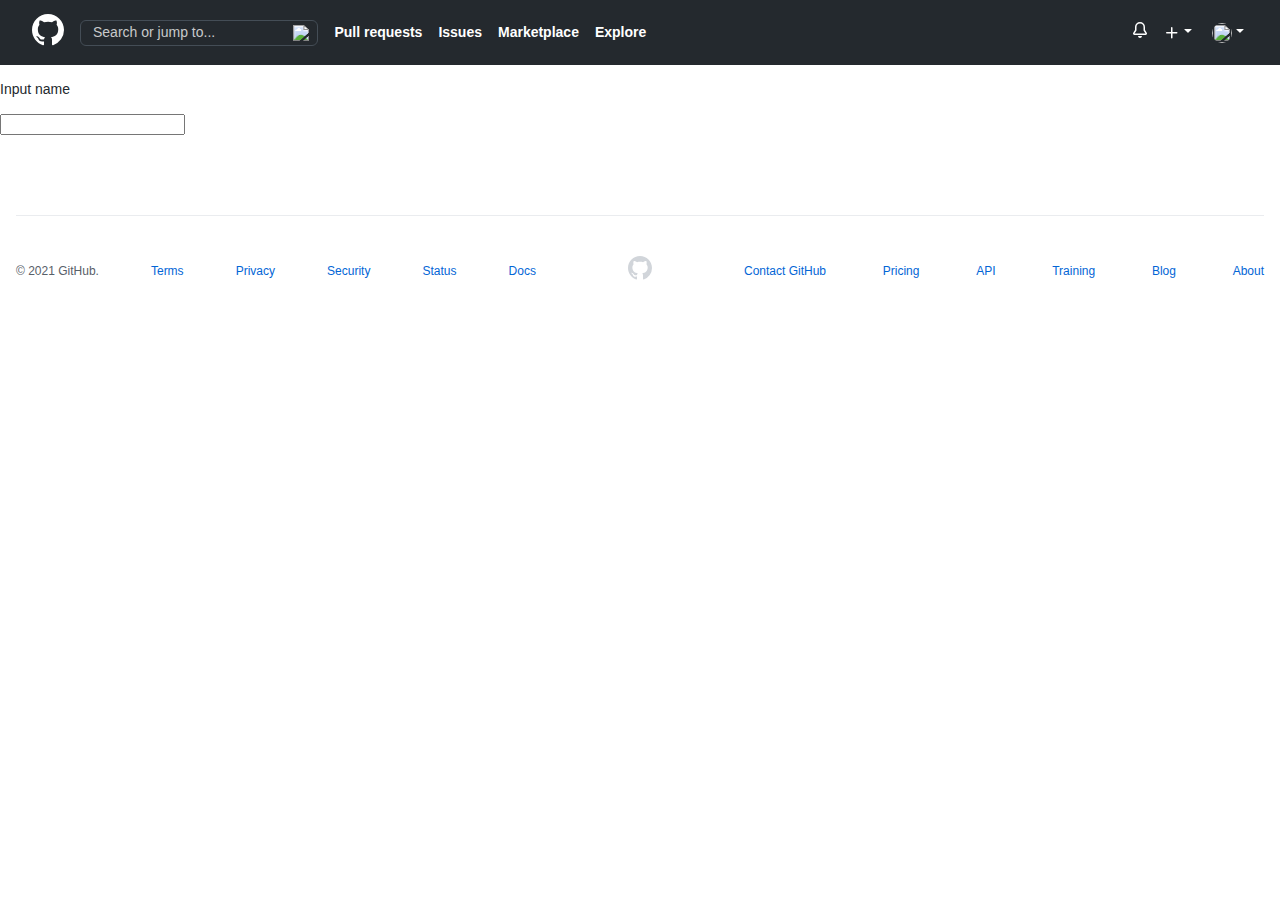
==== commit b5e4d6f0: "input fields" ====
--- a/index.html
+++ b/index.html
@@ -2,378 +2,147 @@
 <html lang="en">
 
 <head>
-  <meta charset="UTF-8" />
-  <meta http-equiv="X-UA-Compatible" content="IE=edge" />
-  <meta name="viewport" content="width=device-width, initial-scale=1.0" />
-  <link rel="stylesheet" href="css/style.css" />
-  <title>Github Profile</title>
+    <meta charset="UTF-8" />
+    <meta http-equiv="X-UA-Compatible" content="IE=edge" />
+    <meta name="viewport" content="width=device-width, initial-scale=1.0" />
+    <link rel="stylesheet" href="css/style.css" />
+    <title>Github Profile</title>
 </head>
 
 <body>
-  <main>
-    <div class="header header__container">
-      <div class="header__left">
-        <div class="header__top__wrapper">
-          <div id="mobile-hamburger" class="toggle">
-            <svg class="bars" xmlns="http://www.w3.org/2000/svg" viewBox="0 0 16 16" width="16" height="16">
-              <path fill-rule="evenodd"
-                d="M1 2.75A.75.75 0 011.75 2h12.5a.75.75 0 110 1.5H1.75A.75.75 0 011 2.75zm0 5A.75.75 0 011.75 7h12.5a.75.75 0 110 1.5H1.75A.75.75 0 011 7.75zM1.75 12a.75.75 0 100 1.5h12.5a.75.75 0 100-1.5H1.75z">
-              </path>
-            </svg>
-          </div>
+    <main>
+        <div class="header header__container">
+            <div class="header__left">
+                <div class="header__top__wrapper">
+                    <div id="mobile-hamburger" class="toggle">
+                        <svg class="bars" xmlns="http://www.w3.org/2000/svg" viewBox="0 0 16 16" width="16" height="16">
+                            <path fill-rule="evenodd"
+                                d="M1 2.75A.75.75 0 011.75 2h12.5a.75.75 0 110 1.5H1.75A.75.75 0 011 2.75zm0 5A.75.75 0 011.75 7h12.5a.75.75 0 110 1.5H1.75A.75.75 0 011 7.75zM1.75 12a.75.75 0 100 1.5h12.5a.75.75 0 100-1.5H1.75z">
+                            </path>
+                        </svg>
+                    </div>
 
-          <svg class="logo" height="32" viewBox="0 0 16 16" version="1.1" width="32" aria-hidden="true">
-            <path fill-rule="evenodd"
-              d="M8 0C3.58 0 0 3.58 0 8c0 3.54 2.29 6.53 5.47 7.59.4.07.55-.17.55-.38 0-.19-.01-.82-.01-1.49-2.01.37-2.53-.49-2.69-.94-.09-.23-.48-.94-.82-1.13-.28-.15-.68-.52-.01-.53.63-.01 1.08.58 1.23.82.72 1.21 1.87.87 2.33.66.07-.52.28-.87.51-1.07-1.78-.2-3.64-.89-3.64-3.95 0-.87.31-1.59.82-2.15-.08-.2-.36-1.02.08-2.12 0 0 .67-.21 2.2.82.64-.18 1.32-.27 2-.27.68 0 1.36.09 2 .27 1.53-1.04 2.2-.82 2.2-.82.44 1.1.16 1.92.08 2.12.51.56.82 1.27.82 2.15 0 3.07-1.87 3.75-3.65 3.95.29.25.54.73.54 1.48 0 1.07-.01 1.93-.01 2.2 0 .21.15.46.55.38A8.013 8.013 0 0016 8c0-4.42-3.58-8-8-8z">
-            </path>
-          </svg>
+                    <svg class="logo" height="32" viewBox="0 0 16 16" version="1.1" width="32" aria-hidden="true">
+                        <path fill-rule="evenodd"
+                            d="M8 0C3.58 0 0 3.58 0 8c0 3.54 2.29 6.53 5.47 7.59.4.07.55-.17.55-.38 0-.19-.01-.82-.01-1.49-2.01.37-2.53-.49-2.69-.94-.09-.23-.48-.94-.82-1.13-.28-.15-.68-.52-.01-.53.63-.01 1.08.58 1.23.82.72 1.21 1.87.87 2.33.66.07-.52.28-.87.51-1.07-1.78-.2-3.64-.89-3.64-3.95 0-.87.31-1.59.82-2.15-.08-.2-.36-1.02.08-2.12 0 0 .67-.21 2.2.82.64-.18 1.32-.27 2-.27.68 0 1.36.09 2 .27 1.53-1.04 2.2-.82 2.2-.82.44 1.1.16 1.92.08 2.12.51.56.82 1.27.82 2.15 0 3.07-1.87 3.75-3.65 3.95.29.25.54.73.54 1.48 0 1.07-.01 1.93-.01 2.2 0 .21.15.46.55.38A8.013 8.013 0 0016 8c0-4.42-3.58-8-8-8z">
+                        </path>
+                    </svg>
 
-          <div class="notification">
-            <svg class="noti" xmlns="http://www.w3.org/2000/svg" viewBox="0 0 16 16" width="16" height="16">
-              <path
-                d="M8 16a2 2 0 001.985-1.75c.017-.137-.097-.25-.235-.25h-3.5c-.138 0-.252.113-.235.25A2 2 0 008 16z">
-              </path>
-              <path fill-rule="evenodd"
-                d="M8 1.5A3.5 3.5 0 004.5 5v2.947c0 .346-.102.683-.294.97l-1.703 2.556a.018.018 0 00-.003.01l.001.006c0 .002.002.004.004.006a.017.017 0 00.006.004l.007.001h10.964l.007-.001a.016.016 0 00.006-.004.016.016 0 00.004-.006l.001-.007a.017.017 0 00-.003-.01l-1.703-2.554a1.75 1.75 0 01-.294-.97V5A3.5 3.5 0 008 1.5zM3 5a5 5 0 0110 0v2.947c0 .05.015.098.042.139l1.703 2.555A1.518 1.518 0 0113.482 13H2.518a1.518 1.518 0 01-1.263-2.36l1.703-2.554A.25.25 0 003 7.947V5z">
-              </path>
-            </svg>
-          </div>
-        </div>
-        <div class="header__search">
-          <input placeholder="Search or jump to..." />
-          <img src="https://github.githubassets.com/images/search-key-slash.svg" />
-        </div>
-        <div class="header__left__list">
-          <div class="header__left__item">
-            <span>Pull requests</span>
-          </div>
-          <div class="header__left__item">
-            <span>Issues</span>
-          </div>
-          <div class="header__left__item">
-            <span>Marketplace</span>
-          </div>
-          <div class="header__left__item">
-            <span>Explore</span>
-          </div>
-        </div>
-      </div>
-      <div class="header__right">
-        <div class="header__right__item">
-          <!-- notification -->
-          <svg xmlns="http://www.w3.org/2000/svg" viewBox="0 0 16 16" width="16" height="16">
-            <path d="M8 16a2 2 0 001.985-1.75c.017-.137-.097-.25-.235-.25h-3.5c-.138 0-.252.113-.235.25A2 2 0 008 16z">
-            </path>
-            <path fill-rule="evenodd"
-              d="M8 1.5A3.5 3.5 0 004.5 5v2.947c0 .346-.102.683-.294.97l-1.703 2.556a.018.018 0 00-.003.01l.001.006c0 .002.002.004.004.006a.017.017 0 00.006.004l.007.001h10.964l.007-.001a.016.016 0 00.006-.004.016.016 0 00.004-.006l.001-.007a.017.017 0 00-.003-.01l-1.703-2.554a1.75 1.75 0 01-.294-.97V5A3.5 3.5 0 008 1.5zM3 5a5 5 0 0110 0v2.947c0 .05.015.098.042.139l1.703 2.555A1.518 1.518 0 0113.482 13H2.518a1.518 1.518 0 01-1.263-2.36l1.703-2.554A.25.25 0 003 7.947V5z">
-            </path>
-          </svg>
-        </div>
-        <div class="header__right__item header__right__new">
-          <!-- new -->
-          <svg class="header__right__plus" xmlns="http://www.w3.org/2000/svg" viewBox="0 0 16 16" width="16"
-            height="16">
-            <path fill-rule="evenodd"
-              d="M7.75 2a.75.75 0 01.75.75V7h4.25a.75.75 0 110 1.5H8.5v4.25a.75.75 0 11-1.5 0V8.5H2.75a.75.75 0 010-1.5H7V2.75A.75.75 0 017.75 2z">
-            </path>
-          </svg>
+                    <div class="notification">
+                        <svg class="noti" xmlns="http://www.w3.org/2000/svg" viewBox="0 0 16 16" width="16" height="16">
+                            <path
+                                d="M8 16a2 2 0 001.985-1.75c.017-.137-.097-.25-.235-.25h-3.5c-.138 0-.252.113-.235.25A2 2 0 008 16z">
+                            </path>
+                            <path fill-rule="evenodd"
+                                d="M8 1.5A3.5 3.5 0 004.5 5v2.947c0 .346-.102.683-.294.97l-1.703 2.556a.018.018 0 00-.003.01l.001.006c0 .002.002.004.004.006a.017.017 0 00.006.004l.007.001h10.964l.007-.001a.016.016 0 00.006-.004.016.016 0 00.004-.006l.001-.007a.017.017 0 00-.003-.01l-1.703-2.554a1.75 1.75 0 01-.294-.97V5A3.5 3.5 0 008 1.5zM3 5a5 5 0 0110 0v2.947c0 .05.015.098.042.139l1.703 2.555A1.518 1.518 0 0113.482 13H2.518a1.518 1.518 0 01-1.263-2.36l1.703-2.554A.25.25 0 003 7.947V5z">
+                            </path>
+                        </svg>
+                    </div>
+                </div>
+                <div class="header__search">
+                    <input placeholder="Search or jump to..." />
+                    <img src="https://github.githubassets.com/images/search-key-slash.svg" />
+                </div>
+                <div class="header__left__list">
+                    <div class="header__left__item">
+                        <span>Pull requests</span>
+                    </div>
+                    <div class="header__left__item">
+                        <span>Issues</span>
+                    </div>
+                    <div class="header__left__item">
+                        <span>Marketplace</span>
+                    </div>
+                    <div class="header__left__item">
+                        <span>Explore</span>
+                    </div>
+                </div>
+            </div>
+            <div class="header__right">
+                <div class="header__right__item">
+                    <!-- notification -->
+                    <svg xmlns="http://www.w3.org/2000/svg" viewBox="0 0 16 16" width="16" height="16">
+                        <path
+                            d="M8 16a2 2 0 001.985-1.75c.017-.137-.097-.25-.235-.25h-3.5c-.138 0-.252.113-.235.25A2 2 0 008 16z">
+                        </path>
+                        <path fill-rule="evenodd"
+                            d="M8 1.5A3.5 3.5 0 004.5 5v2.947c0 .346-.102.683-.294.97l-1.703 2.556a.018.018 0 00-.003.01l.001.006c0 .002.002.004.004.006a.017.017 0 00.006.004l.007.001h10.964l.007-.001a.016.016 0 00.006-.004.016.016 0 00.004-.006l.001-.007a.017.017 0 00-.003-.01l-1.703-2.554a1.75 1.75 0 01-.294-.97V5A3.5 3.5 0 008 1.5zM3 5a5 5 0 0110 0v2.947c0 .05.015.098.042.139l1.703 2.555A1.518 1.518 0 0113.482 13H2.518a1.518 1.518 0 01-1.263-2.36l1.703-2.554A.25.25 0 003 7.947V5z">
+                        </path>
+                    </svg>
+                </div>
+                <div class="header__right__item header__right__new">
+                    <!-- new -->
+                    <svg class="header__right__plus" xmlns="http://www.w3.org/2000/svg" viewBox="0 0 16 16" width="16"
+                        height="16">
+                        <path fill-rule="evenodd"
+                            d="M7.75 2a.75.75 0 01.75.75V7h4.25a.75.75 0 110 1.5H8.5v4.25a.75.75 0 11-1.5 0V8.5H2.75a.75.75 0 010-1.5H7V2.75A.75.75 0 017.75 2z">
+                        </path>
+                    </svg>
 
-          <div>
-            <svg xmlns="http://www.w3.org/2000/svg" viewBox="0 0 16 16" width="16" height="16">
-              <path
-                d="M4.427 7.427l3.396 3.396a.25.25 0 00.354 0l3.396-3.396A.25.25 0 0011.396 7H4.604a.25.25 0 00-.177.427z">
-              </path>
-            </svg>
-          </div>
+                    <div>
+                        <svg xmlns="http://www.w3.org/2000/svg" viewBox="0 0 16 16" width="16" height="16">
+                            <path
+                                d="M4.427 7.427l3.396 3.396a.25.25 0 00.354 0l3.396-3.396A.25.25 0 0011.396 7H4.604a.25.25 0 00-.177.427z">
+                            </path>
+                        </svg>
+                    </div>
 
-          <div class="header__right__item header__right__avatar">
-            <img src="https://i.picsum.photos/id/996/200/200.jpg?hmac=nRtkfqKyD3p2uHiFO5LmGt31UcH3NKWg80H5yUkZ8_k" />
-            <div>
-              <svg xmlns="http://www.w3.org/2000/svg" viewBox="0 0 16 16" width="16" height="16">
-                <path
-                  d="M4.427 7.427l3.396 3.396a.25.25 0 00.354 0l3.396-3.396A.25.25 0 0011.396 7H4.604a.25.25 0 00-.177.427z">
-                </path>
-              </svg>
+                    <div class="header__right__item header__right__avatar">
+                        <img
+                            src="https://i.picsum.photos/id/996/200/200.jpg?hmac=nRtkfqKyD3p2uHiFO5LmGt31UcH3NKWg80H5yUkZ8_k" />
+                        <div>
+                            <svg xmlns="http://www.w3.org/2000/svg" viewBox="0 0 16 16" width="16" height="16">
+                                <path
+                                    d="M4.427 7.427l3.396 3.396a.25.25 0 00.354 0l3.396-3.396A.25.25 0 0011.396 7H4.604a.25.25 0 00-.177.427z">
+                                </path>
+                            </svg>
+                        </div>
+                    </div>
+                </div>
             </div>
-          </div>
-        </div>
-      </div>
-    </div>
-
-    <div class="user-profile-mobile">
-      <div class="user-profile-mobile__details">
-        <img class="user-profile-mobile__details__image" data-user="avatar" src="" />
-        <div class="user-profile-mobile__details__content">
-          <h2 data-user="fullname"></h2>
-          <p data-user="username"></p>
         </div>
 
-      </div>
-      <div class="user-profile-mobile__status">
-        <span data-user="status-emoji"></span>
-        <span data-user="status-message"></span>
-      </div>
 
-      <div class="user-profile-mobile__bio" data-user="bio"></div>
+        <p>Input name</p>
+        <form id="user-search-form">
+            <input id="user-search-input" />
+        </form>
 
-      <div>
-        <div class="user-profile-mobile__list-item">
-          <svg class="mobile-profile-icon" xmlns="http://www.w3.org/2000/svg" viewBox="0 0 16 16" width="16"
-            height="16">
-            <path fill-rule="evenodd"
-              d="M1.75 2A1.75 1.75 0 000 3.75v.736a.75.75 0 000 .027v7.737C0 13.216.784 14 1.75 14h12.5A1.75 1.75 0 0016 12.25v-8.5A1.75 1.75 0 0014.25 2H1.75zM14.5 4.07v-.32a.25.25 0 00-.25-.25H1.75a.25.25 0 00-.25.25v.32L8 7.88l6.5-3.81zm-13 1.74v6.441c0 .138.112.25.25.25h12.5a.25.25 0 00.25-.25V5.809L8.38 9.397a.75.75 0 01-.76 0L1.5 5.809z">
-            </path>
-          </svg>
-          <span data-user="email"></span>
+        <div class="footer">
+            <div class="footer__container">
+                <div class="footer__side">
+                    <div class="footer__side__item footer__side__item--alt">&copy; 2021 GitHub.</div>
+                    <div class="footer__side__item">Terms</div>
+                    <div class="footer__side__item">Privacy</div>
+                    <div class="footer__side__item">Security</div>
+                    <div class="footer__side__item">Status</div>
+                    <div class="footer__side__item">Docs</div>
+                </div>
+
+                <div class="footer__center">
+                    <svg height="24" class="octicon octicon-mark-github" viewBox="0 0 16 16" version="1.1" width="24"
+                        aria-hidden="true">
+                        <path fill-rule="evenodd"
+                            d="M8 0C3.58 0 0 3.58 0 8c0 3.54 2.29 6.53 5.47 7.59.4.07.55-.17.55-.38 0-.19-.01-.82-.01-1.49-2.01.37-2.53-.49-2.69-.94-.09-.23-.48-.94-.82-1.13-.28-.15-.68-.52-.01-.53.63-.01 1.08.58 1.23.82.72 1.21 1.87.87 2.33.66.07-.52.28-.87.51-1.07-1.78-.2-3.64-.89-3.64-3.95 0-.87.31-1.59.82-2.15-.08-.2-.36-1.02.08-2.12 0 0 .67-.21 2.2.82.64-.18 1.32-.27 2-.27.68 0 1.36.09 2 .27 1.53-1.04 2.2-.82 2.2-.82.44 1.1.16 1.92.08 2.12.51.56.82 1.27.82 2.15 0 3.07-1.87 3.75-3.65 3.95.29.25.54.73.54 1.48 0 1.07-.01 1.93-.01 2.2 0 .21.15.46.55.38A8.013 8.013 0 0016 8c0-4.42-3.58-8-8-8z">
+                        </path>
+                    </svg>
+                </div>
+
+                <div class="footer__side">
+                    <div class="footer__side__item">Contact GitHub</div>
+                    <div class="footer__side__item">Pricing</div>
+                    <div class="footer__side__item">API</div>
+                    <div class="footer__side__item">Training</div>
+                    <div class="footer__side__item">Blog</div>
+                    <div class="footer__side__item">About</div>
+                </div>
+            </div>
         </div>
-        <div class="user-profile-mobile__list-item">
-          <svg class="mobile-profile-icon" xmlns="http://www.w3.org/2000/svg" viewBox="0 0 16 16" width="16"
-            height="16">
-            <path fill-rule="evenodd"
-              d="M7.775 3.275a.75.75 0 001.06 1.06l1.25-1.25a2 2 0 112.83 2.83l-2.5 2.5a2 2 0 01-2.83 0 .75.75 0 00-1.06 1.06 3.5 3.5 0 004.95 0l2.5-2.5a3.5 3.5 0 00-4.95-4.95l-1.25 1.25zm-4.69 9.64a2 2 0 010-2.83l2.5-2.5a2 2 0 012.83 0 .75.75 0 001.06-1.06 3.5 3.5 0 00-4.95 0l-2.5 2.5a3.5 3.5 0 004.95 4.95l1.25-1.25a.75.75 0 00-1.06-1.06l-1.25 1.25a2 2 0 01-2.83 0z">
-            </path>
-          </svg>
-          <span>https://google.com</span>
-        </div>
-      </div>
-
-      <div class="user-profile-mobile__stats">
-        <svg class="mobile-profile-icon" xmlns="http://www.w3.org/2000/svg" viewBox="0 0 16 16" width="16" height="16">
-          <path fill-rule="evenodd"
-            d="M5.5 3.5a2 2 0 100 4 2 2 0 000-4zM2 5.5a3.5 3.5 0 115.898 2.549 5.507 5.507 0 013.034 4.084.75.75 0 11-1.482.235 4.001 4.001 0 00-7.9 0 .75.75 0 01-1.482-.236A5.507 5.507 0 013.102 8.05 3.49 3.49 0 012 5.5zM11 4a.75.75 0 100 1.5 1.5 1.5 0 01.666 2.844.75.75 0 00-.416.672v.352a.75.75 0 00.574.73c1.2.289 2.162 1.2 2.522 2.372a.75.75 0 101.434-.44 5.01 5.01 0 00-2.56-3.012A3 3 0 0011 4z">
-          </path>
-        </svg>
-        &nbsp;
-        <span data-user="followers"></span>
-        &middot;
-        <span data-user="following"></span>
-        &middot;
-        &nbsp;
-        <svg xmlns="http://www.w3.org/2000/svg" viewBox="0 0 16 16" width="16" height="16">
-          <path fill-rule="evenodd"
-            d="M8 .25a.75.75 0 01.673.418l1.882 3.815 4.21.612a.75.75 0 01.416 1.279l-3.046 2.97.719 4.192a.75.75 0 01-1.088.791L8 12.347l-3.766 1.98a.75.75 0 01-1.088-.79l.72-4.194L.818 6.374a.75.75 0 01.416-1.28l4.21-.611L7.327.668A.75.75 0 018 .25zm0 2.445L6.615 5.5a.75.75 0 01-.564.41l-3.097.45 2.24 2.184a.75.75 0 01.216.664l-.528 3.084 2.769-1.456a.75.75 0 01.698 0l2.77 1.456-.53-3.084a.75.75 0 01.216-.664l2.24-2.183-3.096-.45a.75.75 0 01-.564-.41L8 2.694v.001z">
-          </path>
-        </svg>
-        &nbsp;
-        <span data-user="stars"></span>
-      </div>
-
-      <div class="user-profile-mobile__follow">
-        <button class="btn">Follow</button>
-      </div>
-    </div>
-
-    <div class="subnav">
-      <div class="subnav__container">
-        <div class="subnav__side">
-          <div id="desktop-vcard" class="subnav__side__vcard">
-            <img class="subnav__side__vcard__image" src="" data-user="avatar" />
-            <div class="subnav__side__vcard__content">
-              <h5 class="subnav__side__vcard__content__name" data-user="username"></h5>
-              <button class="btn vcard-follow">Unfollow</button>
-            </div>
-          </div>
-        </div>
-        <div class="subnav__content">
-          <div class="subnav__item">
-            <svg class="icon" xmlns="http://www.w3.org/2000/svg" viewBox="0 0 16 16" width="16" height="16">
-              <path fill-rule="evenodd"
-                d="M0 1.75A.75.75 0 01.75 1h4.253c1.227 0 2.317.59 3 1.501A3.744 3.744 0 0111.006 1h4.245a.75.75 0 01.75.75v10.5a.75.75 0 01-.75.75h-4.507a2.25 2.25 0 00-1.591.659l-.622.621a.75.75 0 01-1.06 0l-.622-.621A2.25 2.25 0 005.258 13H.75a.75.75 0 01-.75-.75V1.75zm8.755 3a2.25 2.25 0 012.25-2.25H14.5v9h-3.757c-.71 0-1.4.201-1.992.572l.004-7.322zm-1.504 7.324l.004-5.073-.002-2.253A2.25 2.25 0 005.003 2.5H1.5v9h3.757a3.75 3.75 0 011.994.574z">
-              </path>
-            </svg>
-            <span>Overview</span>
-          </div>
-          <div class="subnav__item subnav__item__item--active">
-            <svg class="icon" xmlns="http://www.w3.org/2000/svg" viewBox="0 0 16 16" width="16" height="16">
-              <path fill-rule="evenodd"
-                d="M2 2.5A2.5 2.5 0 014.5 0h8.75a.75.75 0 01.75.75v12.5a.75.75 0 01-.75.75h-2.5a.75.75 0 110-1.5h1.75v-2h-8a1 1 0 00-.714 1.7.75.75 0 01-1.072 1.05A2.495 2.495 0 012 11.5v-9zm10.5-1V9h-8c-.356 0-.694.074-1 .208V2.5a1 1 0 011-1h8zM5 12.25v3.25a.25.25 0 00.4.2l1.45-1.087a.25.25 0 01.3 0L8.6 15.7a.25.25 0 00.4-.2v-3.25a.25.25 0 00-.25-.25h-3.5a.25.25 0 00-.25.25z">
-              </path>
-            </svg>
-            <span>Repositories</span>
-            <span class="badge">57</span>
-          </div>
-          <div class="subnav__item">
-            <svg class="icon" xmlns="http://www.w3.org/2000/svg" viewBox="0 0 16 16" width="16" height="16">
-              <path fill-rule="evenodd"
-                d="M1.75 0A1.75 1.75 0 000 1.75v12.5C0 15.216.784 16 1.75 16h12.5A1.75 1.75 0 0016 14.25V1.75A1.75 1.75 0 0014.25 0H1.75zM1.5 1.75a.25.25 0 01.25-.25h12.5a.25.25 0 01.25.25v12.5a.25.25 0 01-.25.25H1.75a.25.25 0 01-.25-.25V1.75zM11.75 3a.75.75 0 00-.75.75v7.5a.75.75 0 001.5 0v-7.5a.75.75 0 00-.75-.75zm-8.25.75a.75.75 0 011.5 0v5.5a.75.75 0 01-1.5 0v-5.5zM8 3a.75.75 0 00-.75.75v3.5a.75.75 0 001.5 0v-3.5A.75.75 0 008 3z">
-              </path>
-            </svg>
-            <span>Projects</span>
-          </div>
-          <div class="subnav__item">
-            <svg class="icon" xmlns="http://www.w3.org/2000/svg" viewBox="0 0 16 16" width="16" height="16">
-              <path fill-rule="evenodd"
-                d="M8.878.392a1.75 1.75 0 00-1.756 0l-5.25 3.045A1.75 1.75 0 001 4.951v6.098c0 .624.332 1.2.872 1.514l5.25 3.045a1.75 1.75 0 001.756 0l5.25-3.045c.54-.313.872-.89.872-1.514V4.951c0-.624-.332-1.2-.872-1.514L8.878.392zM7.875 1.69a.25.25 0 01.25 0l4.63 2.685L8 7.133 3.245 4.375l4.63-2.685zM2.5 5.677v5.372c0 .09.047.171.125.216l4.625 2.683V8.432L2.5 5.677zm6.25 8.271l4.625-2.683a.25.25 0 00.125-.216V5.677L8.75 8.432v5.516z">
-              </path>
-            </svg>
-            <span>Packages</span>
-          </div>
-        </div>
-      </div>
-    </div>
-
-    <div class="page-content">
-      <div class="user-profile-desktop">
-        <div class="user-profile-desktop__image">
-          <img src="" data-user="avatar" />
-          <div class="user-profile-desktop__status">
-            <div class="user-profile-desktop__status__box">
-              <span data-user="status-emoji"></span>
-            </div>
-            <div class="user-profile-desktop__status__text">
-              <span data-user="status-message"></span>
-            </div>
-          </div>
-        </div>
-
-        <div class="user-profile-desktop__section-box">
-          <h2 data-user="fullname" class="user-profile-desktop__name"></h2>
-          <span data-user="username" class="user-profile-desktop__username"></span>
-        </div>
-        <div class="user-profile-desktop__section-box">
-          <button class="btn">Follow</button>
-        </div>
-        <div class="user-profile-desktop__section-box">
-          <div data-user="bio" class="user-profile-desktop__bio"></div>
-        </div>
-
-        <div class="user-profile-desktop__section-box user-profile-desktop__stats">
-          <svg xmlns="http://www.w3.org/2000/svg" viewBox="0 0 16 16" width="16" height="16">
-            <path fill-rule="evenodd"
-              d="M5.5 3.5a2 2 0 100 4 2 2 0 000-4zM2 5.5a3.5 3.5 0 115.898 2.549 5.507 5.507 0 013.034 4.084.75.75 0 11-1.482.235 4.001 4.001 0 00-7.9 0 .75.75 0 01-1.482-.236A5.507 5.507 0 013.102 8.05 3.49 3.49 0 012 5.5zM11 4a.75.75 0 100 1.5 1.5 1.5 0 01.666 2.844.75.75 0 00-.416.672v.352a.75.75 0 00.574.73c1.2.289 2.162 1.2 2.522 2.372a.75.75 0 101.434-.44 5.01 5.01 0 00-2.56-3.012A3 3 0 0011 4z">
-            </path>
-          </svg>
-          &nbsp;
-          <span data-user="followers"> </span>
-          &middot;
-          <span data-user="following"> </span>
-          &middot;
-          &nbsp;
-          <svg xmlns="http://www.w3.org/2000/svg" viewBox="0 0 16 16" width="16" height="16">
-            <path fill-rule="evenodd"
-              d="M8 .25a.75.75 0 01.673.418l1.882 3.815 4.21.612a.75.75 0 01.416 1.279l-3.046 2.97.719 4.192a.75.75 0 01-1.088.791L8 12.347l-3.766 1.98a.75.75 0 01-1.088-.79l.72-4.194L.818 6.374a.75.75 0 01.416-1.28l4.21-.611L7.327.668A.75.75 0 018 .25zm0 2.445L6.615 5.5a.75.75 0 01-.564.41l-3.097.45 2.24 2.184a.75.75 0 01.216.664l-.528 3.084 2.769-1.456a.75.75 0 01.698 0l2.77 1.456-.53-3.084a.75.75 0 01.216-.664l2.24-2.183-3.096-.45a.75.75 0 01-.564-.41L8 2.694v.001z">
-            </path>
-          </svg>
-          &nbsp;
-          <span data-user="stars"></span>
-        </div>
-
-        <div class="user-profile-desktop__section-box">
-          <div class="user-profile-desktop__list-item">
-            <svg class="mobile-profile-icon" xmlns="http://www.w3.org/2000/svg" viewBox="0 0 16 16" width="16"
-              height="16">
-              <path fill-rule="evenodd"
-                d="M7.775 3.275a.75.75 0 001.06 1.06l1.25-1.25a2 2 0 112.83 2.83l-2.5 2.5a2 2 0 01-2.83 0 .75.75 0 00-1.06 1.06 3.5 3.5 0 004.95 0l2.5-2.5a3.5 3.5 0 00-4.95-4.95l-1.25 1.25zm-4.69 9.64a2 2 0 010-2.83l2.5-2.5a2 2 0 012.83 0 .75.75 0 001.06-1.06 3.5 3.5 0 00-4.95 0l-2.5 2.5a3.5 3.5 0 004.95 4.95l1.25-1.25a.75.75 0 00-1.06-1.06l-1.25 1.25a2 2 0 01-2.83 0z">
-              </path>
-            </svg>
-            <span>https://google.com</span>
-          </div>
-          <div class="user-profile-desktop__list-item">
-            <svg xmlns="http://www.w3.org/2000/svg" viewBox="0 0 16 16" width="16" height="16">
-              <path fill-rule="evenodd"
-                d="M1.75 2A1.75 1.75 0 000 3.75v.736a.75.75 0 000 .027v7.737C0 13.216.784 14 1.75 14h12.5A1.75 1.75 0 0016 12.25v-8.5A1.75 1.75 0 0014.25 2H1.75zM14.5 4.07v-.32a.25.25 0 00-.25-.25H1.75a.25.25 0 00-.25.25v.32L8 7.88l6.5-3.81zm-13 1.74v6.441c0 .138.112.25.25.25h12.5a.25.25 0 00.25-.25V5.809L8.38 9.397a.75.75 0 01-.76 0L1.5 5.809z">
-              </path>
-            </svg>
-            <span data-user="email"></span>
-          </div>
-        </div>
-      </div>
-      <div class="page-content__right">
-        <div class="repositories">
-          <div class="repositories__search">
-            <input placeholder="Find a repository..." class="repositories__search__box " />
-            <button class="btn repositories__search__btn">Type
-              <svg xmlns="http://www.w3.org/2000/svg" viewBox="0 0 16 16" width="16" height="16">
-                <path
-                  d="M4.427 7.427l3.396 3.396a.25.25 0 00.354 0l3.396-3.396A.25.25 0 0011.396 7H4.604a.25.25 0 00-.177.427z">
-                </path>
-              </svg>
-            </button>
-            <button class="btn repositories__search__btn">Language
-              <svg xmlns="http://www.w3.org/2000/svg" viewBox="0 0 16 16" width="16" height="16">
-                <path
-                  d="M4.427 7.427l3.396 3.396a.25.25 0 00.354 0l3.396-3.396A.25.25 0 0011.396 7H4.604a.25.25 0 00-.177.427z">
-                </path>
-              </svg>
-            </button>
-            <button class="btn repositories__search__btn">Sort
-              <svg xmlns="http://www.w3.org/2000/svg" viewBox="0 0 16 16" width="16" height="16">
-                <path
-                  d="M4.427 7.427l3.396 3.396a.25.25 0 00.354 0l3.396-3.396A.25.25 0 0011.396 7H4.604a.25.25 0 00-.177.427z">
-                </path>
-              </svg>
-            </button>
-          </div>
-          <div data-user="repositories">
-
-            <!-- <div class="repository-card">
-              <div class="repository-card__left">
-                <h4 class="repository-card__name">contact-backend</h4>
-                <div class="repository-card__description">
-                  To log your health status and share it with your doctor quickly
-                </div>
-                <div class="repository-card__base">
-                  <div class="repository-card__base__language">
-                    <div class="repository-card__base__language__dot"></div>
-                    JavaScript
-                  </div>
-                  <div>
-                    Updated 10 days ago
-                  </div>
-                </div>
-              </div>
-              <div>
-                <button class="btn repository-card__star">
-                  <svg xmlns="http://www.w3.org/2000/svg" viewBox="0 0 16 16" width="16" height="16">
-                    <path fill-rule="evenodd"
-                      d="M8 .25a.75.75 0 01.673.418l1.882 3.815 4.21.612a.75.75 0 01.416 1.279l-3.046 2.97.719 4.192a.75.75 0 01-1.088.791L8 12.347l-3.766 1.98a.75.75 0 01-1.088-.79l.72-4.194L.818 6.374a.75.75 0 01.416-1.28l4.21-.611L7.327.668A.75.75 0 018 .25zm0 2.445L6.615 5.5a.75.75 0 01-.564.41l-3.097.45 2.24 2.184a.75.75 0 01.216.664l-.528 3.084 2.769-1.456a.75.75 0 01.698 0l2.77 1.456-.53-3.084a.75.75 0 01.216-.664l2.24-2.183-3.096-.45a.75.75 0 01-.564-.41L8 2.694v.001z">
-                    </path>
-                  </svg>
-                  Star
-                </button>
-              </div>
-            </div> -->
-
-          </div>
-        </div>
-      </div>
-    </div>
-
-    <div class="footer">
-      <div class="footer__container">
-        <div class="footer__side">
-          <div class="footer__side__item footer__side__item--alt">&copy; 2021 GitHub.</div>
-          <div class="footer__side__item">Terms</div>
-          <div class="footer__side__item">Privacy</div>
-          <div class="footer__side__item">Security</div>
-          <div class="footer__side__item">Status</div>
-          <div class="footer__side__item">Docs</div>
-        </div>
-
-        <div class="footer__center">
-          <svg height="24" class="octicon octicon-mark-github" viewBox="0 0 16 16" version="1.1" width="24"
-            aria-hidden="true">
-            <path fill-rule="evenodd"
-              d="M8 0C3.58 0 0 3.58 0 8c0 3.54 2.29 6.53 5.47 7.59.4.07.55-.17.55-.38 0-.19-.01-.82-.01-1.49-2.01.37-2.53-.49-2.69-.94-.09-.23-.48-.94-.82-1.13-.28-.15-.68-.52-.01-.53.63-.01 1.08.58 1.23.82.72 1.21 1.87.87 2.33.66.07-.52.28-.87.51-1.07-1.78-.2-3.64-.89-3.64-3.95 0-.87.31-1.59.82-2.15-.08-.2-.36-1.02.08-2.12 0 0 .67-.21 2.2.82.64-.18 1.32-.27 2-.27.68 0 1.36.09 2 .27 1.53-1.04 2.2-.82 2.2-.82.44 1.1.16 1.92.08 2.12.51.56.82 1.27.82 2.15 0 3.07-1.87 3.75-3.65 3.95.29.25.54.73.54 1.48 0 1.07-.01 1.93-.01 2.2 0 .21.15.46.55.38A8.013 8.013 0 0016 8c0-4.42-3.58-8-8-8z">
-            </path>
-          </svg>
-        </div>
-
-        <div class="footer__side">
-          <div class="footer__side__item">Contact GitHub</div>
-          <div class="footer__side__item">Pricing</div>
-          <div class="footer__side__item">API</div>
-          <div class="footer__side__item">Training</div>
-          <div class="footer__side__item">Blog</div>
-          <div class="footer__side__item">About</div>
-        </div>
-      </div>
-    </div>
-  </main>
+    </main>
 
 
-  <script src="./js/controls.js"></script>
-  <script src="./js/data.js"></script>
+    <script src="./js/controls.js"></script>
+    <script src="./js/search.js"></script>
 </body>
 
 </html>--- a/css/style.css
+++ b/css/style.css
@@ -689,4 +689,29 @@
   }
 }
 
+.page-loader {
+  width: 100%;
+  height: 85vh;
+  display: flex;
+  justify-content: center;
+  align-items: center;
+}
+@keyframes scale {
+  100% {
+    transform: scale(1.3);
+  }
+}
+.page-loader svg {
+  display: block;
+  animation: scale 1s infinite ease-in-out alternate;
+}
+
+.hide {
+  display: none;
+}
+
+.show {
+  display: block;
+}
+
 /*# sourceMappingURL=style.css.map */
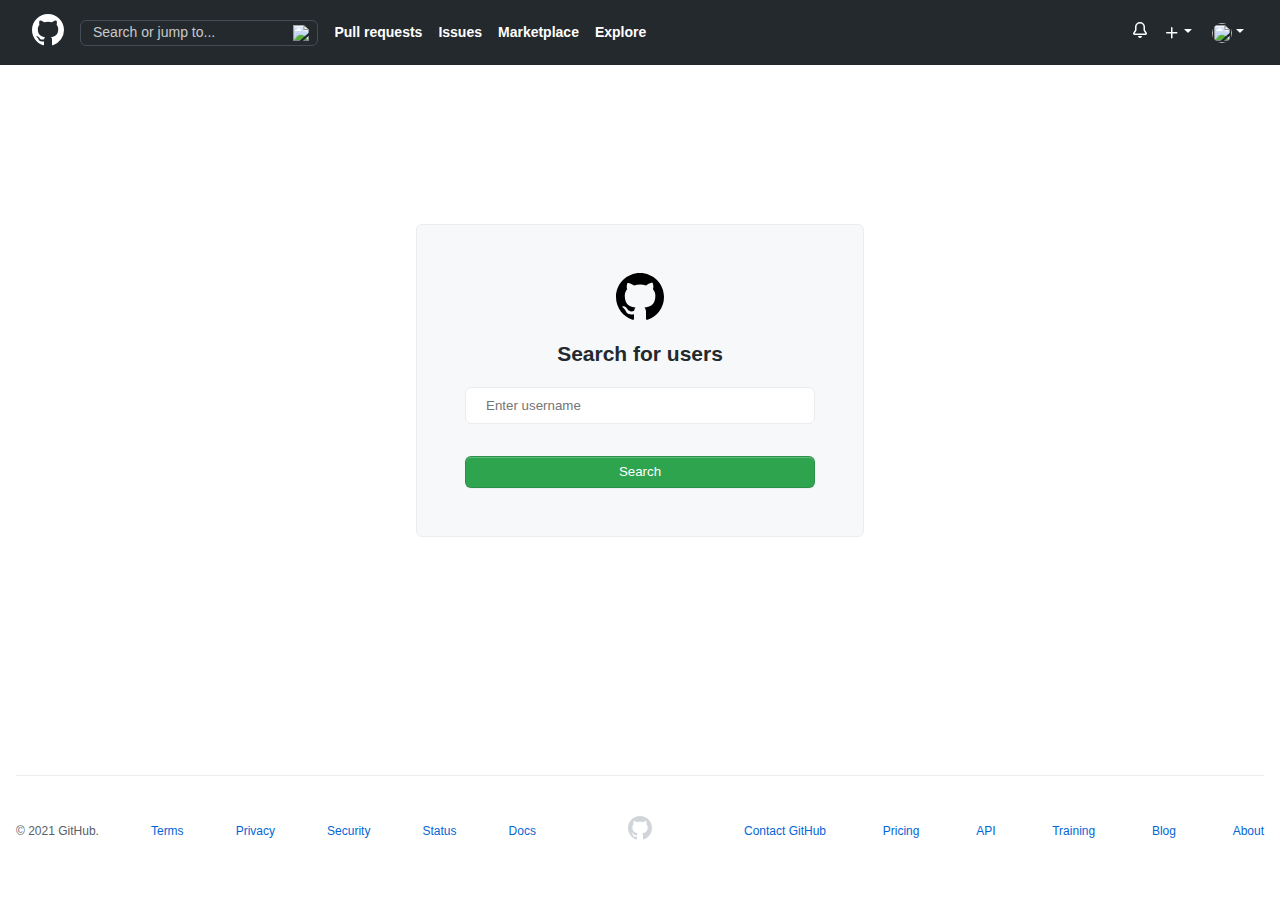
==== commit 146a3aa5: "update to username search" ====
--- a/index.html
+++ b/index.html
@@ -103,9 +103,17 @@
         </div>
 
 
-        <p>Input name</p>
-        <form id="user-search-form">
-            <input id="user-search-input" />
+        <form id="user-search-form" class="username-form">
+            <div class="username-form__center">
+                <svg height="48" viewBox="0 0 16 16" version="1.1" width="48" aria-hidden="true">
+                    <path fill-rule="evenodd"
+                        d="M8 0C3.58 0 0 3.58 0 8c0 3.54 2.29 6.53 5.47 7.59.4.07.55-.17.55-.38 0-.19-.01-.82-.01-1.49-2.01.37-2.53-.49-2.69-.94-.09-.23-.48-.94-.82-1.13-.28-.15-.68-.52-.01-.53.63-.01 1.08.58 1.23.82.72 1.21 1.87.87 2.33.66.07-.52.28-.87.51-1.07-1.78-.2-3.64-.89-3.64-3.95 0-.87.31-1.59.82-2.15-.08-.2-.36-1.02.08-2.12 0 0 .67-.21 2.2.82.64-.18 1.32-.27 2-.27.68 0 1.36.09 2 .27 1.53-1.04 2.2-.82 2.2-.82.44 1.1.16 1.92.08 2.12.51.56.82 1.27.82 2.15 0 3.07-1.87 3.75-3.65 3.95.29.25.54.73.54 1.48 0 1.07-.01 1.93-.01 2.2 0 .21.15.46.55.38A8.013 8.013 0 0016 8c0-4.42-3.58-8-8-8z">
+                    </path>
+                </svg>
+                <h2>Search for users</h2>
+                <input id="user-search-input" class="username-form__input" placeholder="Enter username" />
+                <button class="btn username-form__button">Search</button>
+            </div>
         </form>
 
         <div class="footer">
--- a/css/style.css
+++ b/css/style.css
@@ -394,6 +394,25 @@
 .user-profile-desktop__stats {
   display: flex;
   align-items: center;
+  flex-wrap: wrap;
+  color: #586069;
+}
+.user-profile-desktop__stats svg {
+  fill: #586069;
+  margin-right: 2px;
+  width: 16px;
+  height: 16px;
+}
+.user-profile-desktop__stats div {
+  margin-right: 2px;
+}
+.user-profile-desktop__stats span {
+  margin: 0 2px;
+}
+.user-profile-desktop__stats strong {
+  color: #24292e;
+  margin-right: 2px;
+  font-weight: 600;
 }
 .user-profile-desktop__status {
   cursor: pointer;
@@ -714,4 +733,47 @@
   display: block;
 }
 
+.username-form {
+  max-width: 1280px;
+  margin: 0 auto;
+  padding: 0 16px;
+  display: flex;
+  width: 100%;
+  height: 70vh;
+  justify-content: center;
+  align-items: center;
+}
+@media (max-width: 768px) {
+  .username-form {
+    padding: 0 16px;
+  }
+}
+.username-form__center {
+  display: flex;
+  flex-direction: column;
+  align-items: center;
+  background-color: #f6f8fa;
+  border: 1px solid #eaecef;
+  width: 28rem;
+  padding: 3rem;
+  border-radius: 6px;
+}
+.username-form__input {
+  border: 1px solid #eaecef;
+  border-radius: 6px;
+  width: 100%;
+  padding: 10px 20px;
+  margin-bottom: 32px;
+}
+.username-form__button {
+  background-color: #2ea44f;
+  border: 1px solid rgba(27, 31, 35, 0.15);
+  width: 100%;
+  color: #fff;
+  transition: 0.2s;
+}
+.username-form__button:hover {
+  background-color: #2c974b;
+}
+
 /*# sourceMappingURL=style.css.map */
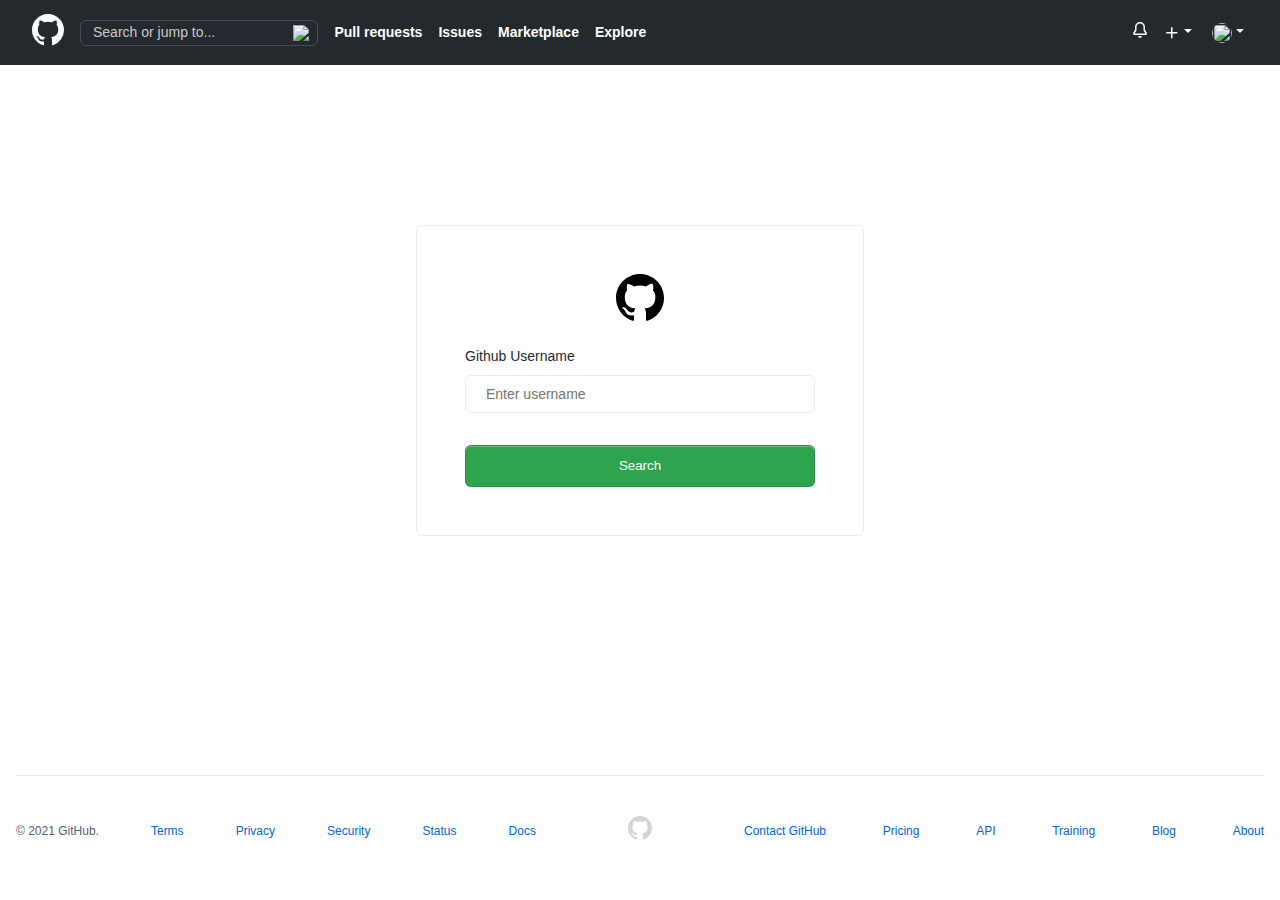
==== commit 50703728: "refined search page" ====
--- a/index.html
+++ b/index.html
@@ -110,8 +110,11 @@
                         d="M8 0C3.58 0 0 3.58 0 8c0 3.54 2.29 6.53 5.47 7.59.4.07.55-.17.55-.38 0-.19-.01-.82-.01-1.49-2.01.37-2.53-.49-2.69-.94-.09-.23-.48-.94-.82-1.13-.28-.15-.68-.52-.01-.53.63-.01 1.08.58 1.23.82.72 1.21 1.87.87 2.33.66.07-.52.28-.87.51-1.07-1.78-.2-3.64-.89-3.64-3.95 0-.87.31-1.59.82-2.15-.08-.2-.36-1.02.08-2.12 0 0 .67-.21 2.2.82.64-.18 1.32-.27 2-.27.68 0 1.36.09 2 .27 1.53-1.04 2.2-.82 2.2-.82.44 1.1.16 1.92.08 2.12.51.56.82 1.27.82 2.15 0 3.07-1.87 3.75-3.65 3.95.29.25.54.73.54 1.48 0 1.07-.01 1.93-.01 2.2 0 .21.15.46.55.38A8.013 8.013 0 0016 8c0-4.42-3.58-8-8-8z">
                     </path>
                 </svg>
-                <h2>Search for users</h2>
-                <input id="user-search-input" class="username-form__input" placeholder="Enter username" />
+                <!-- <h2>Search for users</h2> -->
+                <div class="username-form__box">
+                    <label>Github Username</label>
+                    <input required id="user-search-input" class="username-form__input" placeholder="Enter username" />
+                </div>
                 <button class="btn username-form__button">Search</button>
             </div>
         </form>
--- a/css/style.css
+++ b/css/style.css
@@ -748,22 +748,37 @@
     padding: 0 16px;
   }
 }
+.username-form__box {
+  width: 100%;
+}
+.username-form__box label {
+  display: block;
+  margin-top: 24px;
+  margin-bottom: 8px;
+}
 .username-form__center {
   display: flex;
   flex-direction: column;
   align-items: center;
-  background-color: #f6f8fa;
   border: 1px solid #eaecef;
   width: 28rem;
   padding: 3rem;
   border-radius: 6px;
 }
+@media (max-width: 768px) {
+  .username-form__center {
+    padding: 3rem 1.5rem;
+  }
+}
 .username-form__input {
   border: 1px solid #eaecef;
   border-radius: 6px;
   width: 100%;
   padding: 10px 20px;
   margin-bottom: 32px;
+  outline: none;
+  font-family: -apple-system, BlinkMacSystemFont, "Segoe UI", Roboto, Oxygen, Ubuntu, Cantarell, "Open Sans", "Helvetica Neue", sans-serif;
+  font-size: 14px;
 }
 .username-form__button {
   background-color: #2ea44f;
@@ -771,6 +786,7 @@
   width: 100%;
   color: #fff;
   transition: 0.2s;
+  padding: 10px 20px;
 }
 .username-form__button:hover {
   background-color: #2c974b;
